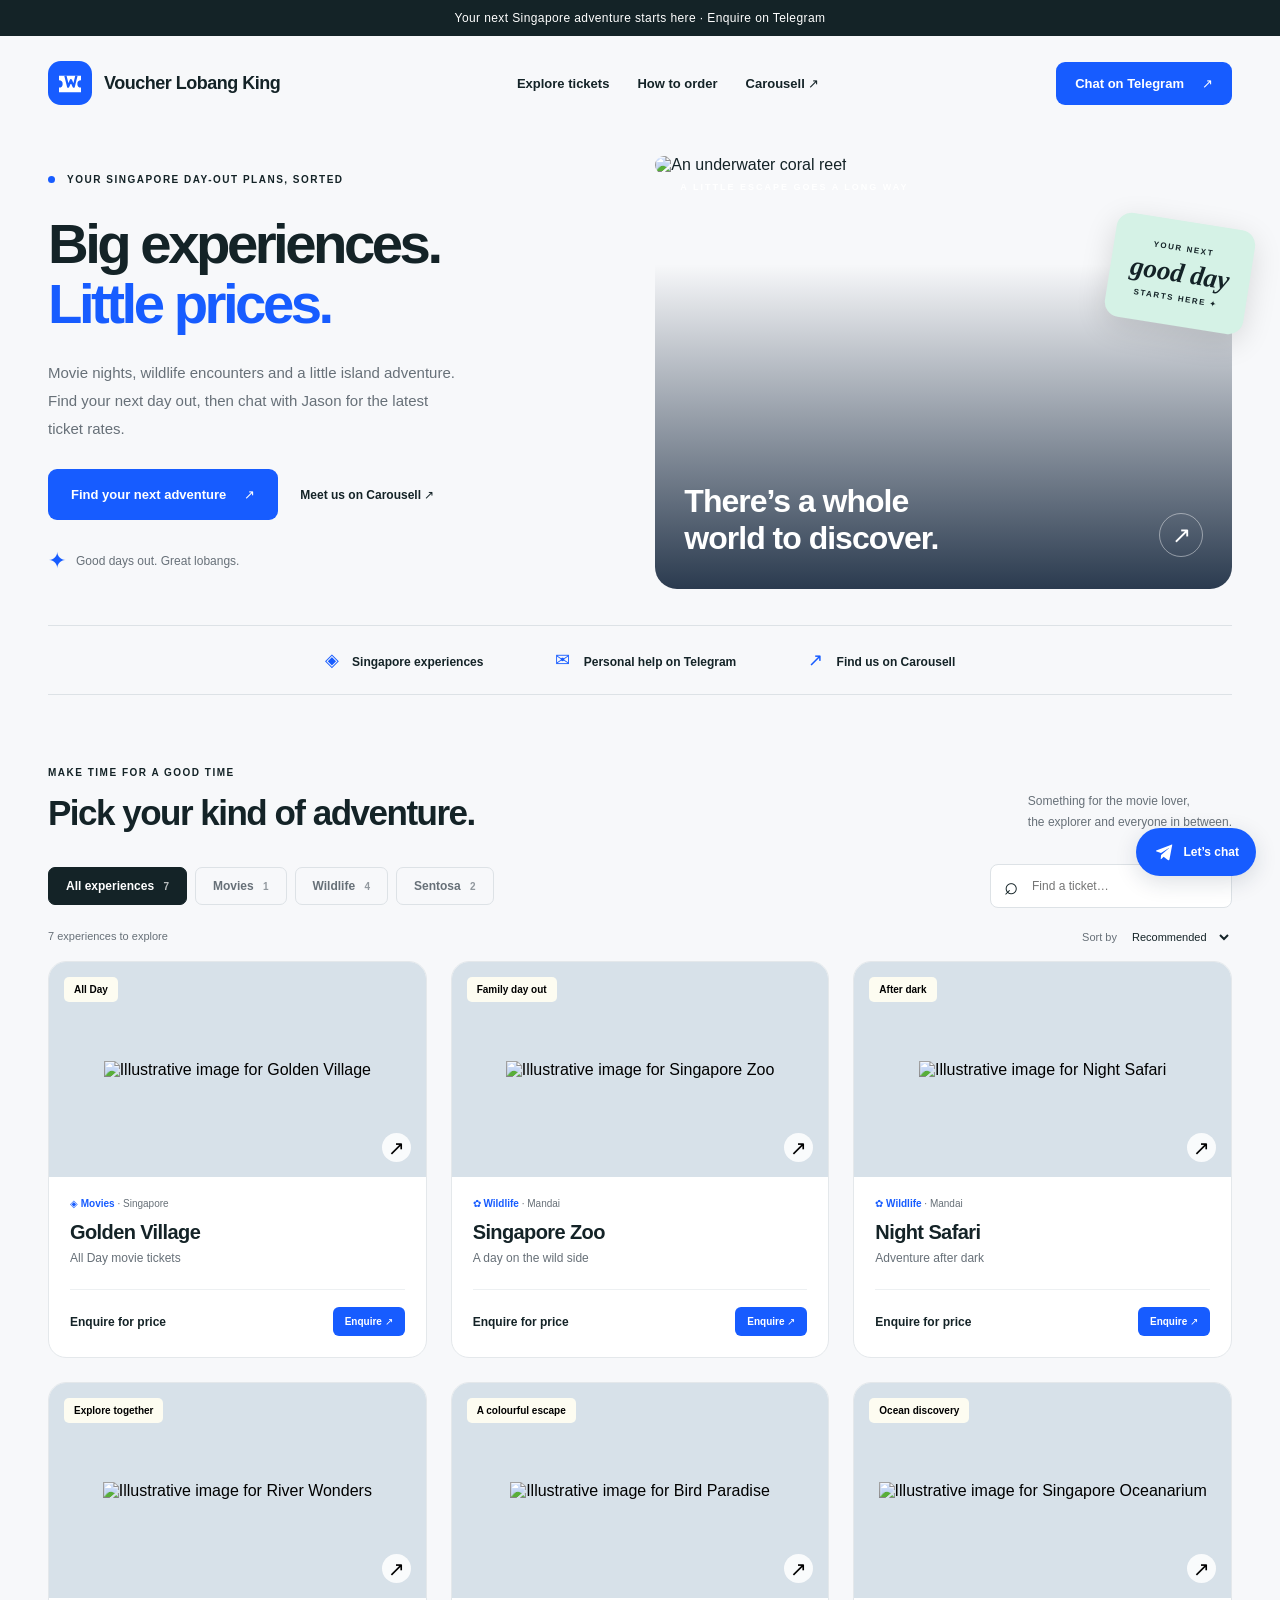
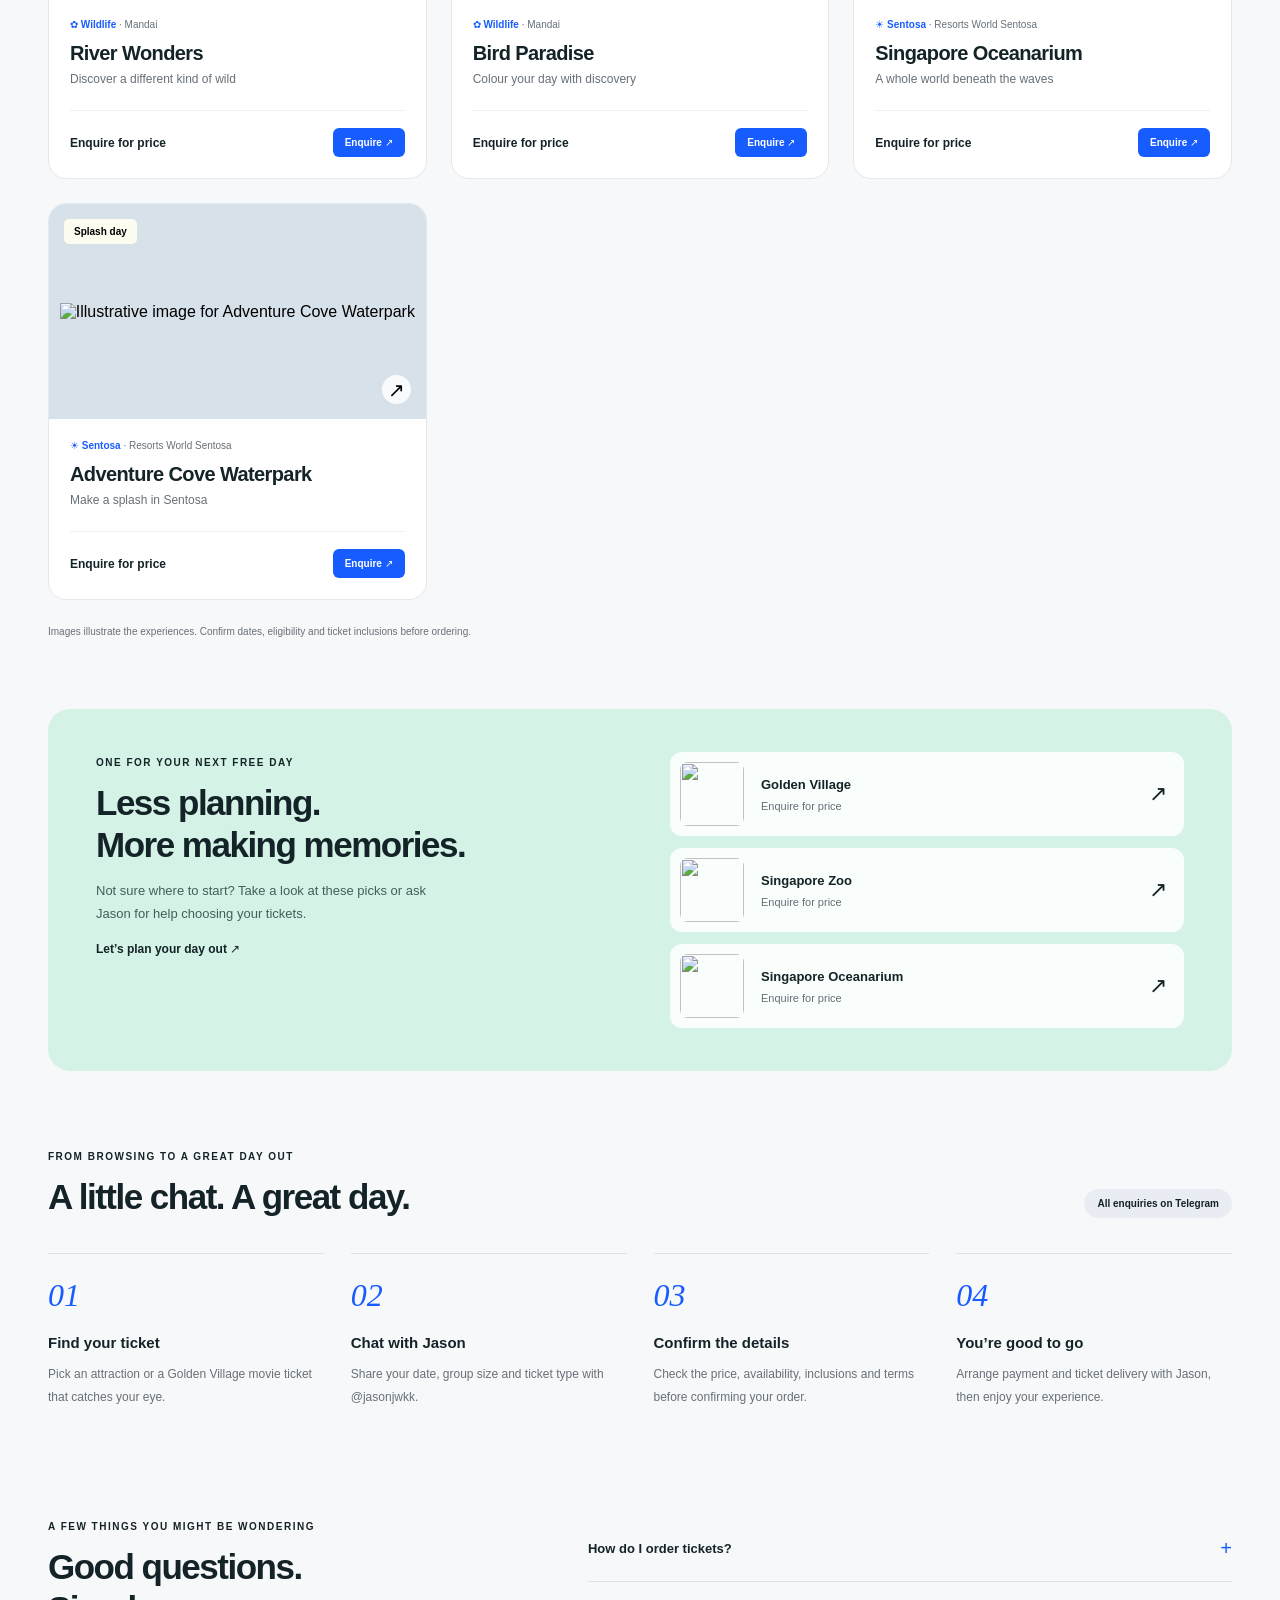
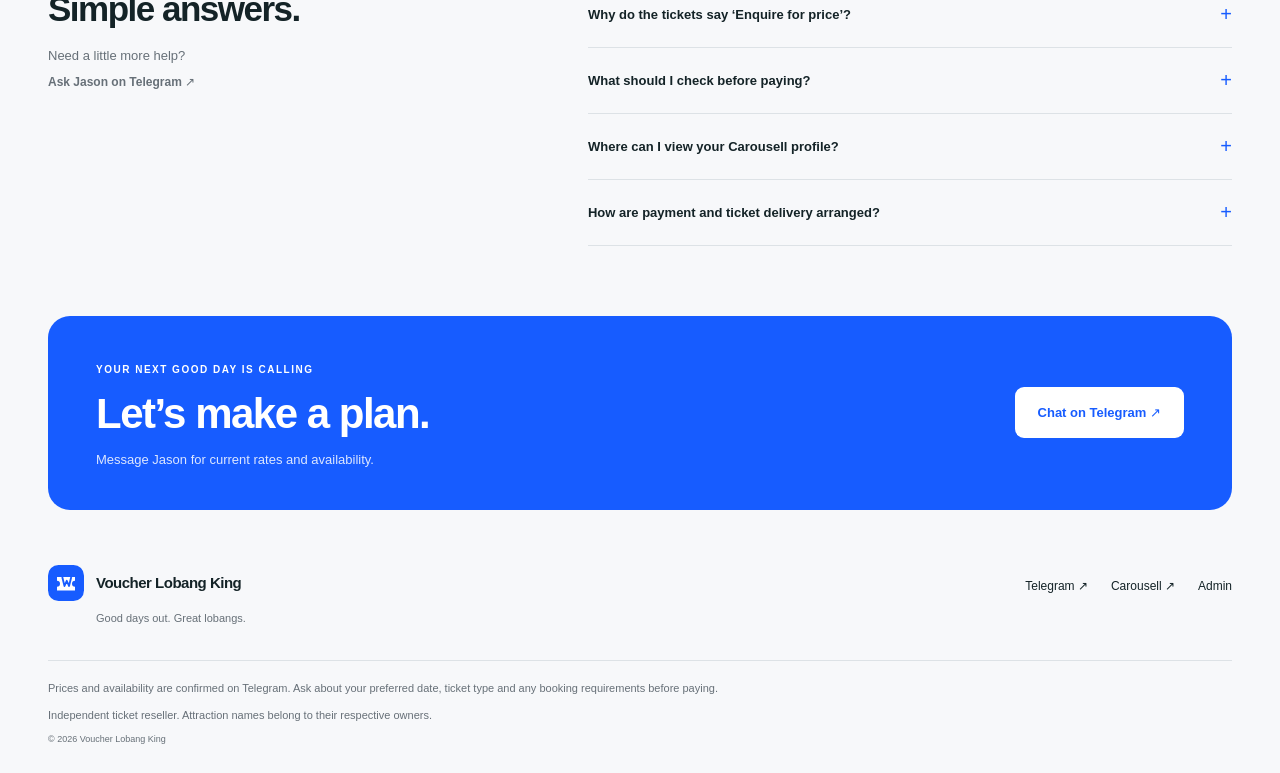
==== index.html @ 3c6df665 "Launch Voucher Lobang King ticket storefront and protected admin" ====
<!doctype html>
<html lang="en">
<head>
  <meta charset="utf-8"><meta name="viewport" content="width=device-width,initial-scale=1">
  <meta name="description" content="Golden Village All Day, Singapore Zoo, Night Safari, River Wonders, Bird Paradise, Singapore Oceanarium and Adventure Cove tickets. Enquire with Voucher Lobang King on Telegram.">
  <meta http-equiv="Content-Security-Policy" content="default-src 'self'; script-src 'self'; style-src 'self' 'unsafe-inline'; img-src 'self' https: data:; connect-src 'self'; object-src 'none'; base-uri 'self'; form-action 'self'">
  <meta name="referrer" content="no-referrer"><meta name="theme-color" content="#175cff">
  <title>Voucher Lobang King · Singapore tickets</title>
  <link rel="icon" href="assets/logo.svg"><link rel="stylesheet" href="styles.css">
  <script src="shared.js" defer></script><script src="app.js" defer></script>
</head>
<body>
  <a class="skip" href="#tickets">Skip to tickets</a>
  <div id="announcement" class="announcement"></div>
  <header class="header wrap"><a class="brand" href="./"><img src="assets/logo.svg" alt="" width="44" height="44"><span id="brand">Voucher Lobang King</span></a><nav aria-label="Main navigation"><a href="#tickets">Explore tickets</a><a href="#how">How to order</a><a class="carousell-link" href="https://www.carousell.sg/u/voucherlobangking/" target="_blank" rel="noopener noreferrer">Carousell ↗</a></nav><a class="button telegram-link small" href="https://t.me/jasonjwkk" target="_blank" rel="noopener noreferrer">Chat on Telegram <span aria-hidden="true">↗</span></a></header>
  <main>
    <section class="hero wrap" aria-labelledby="hero-title"><div class="hero-copy"><div class="eyebrow"><span class="dot"></span> YOUR SINGAPORE DAY-OUT PLANS, SORTED</div><h1 id="hero-title">Big experiences.<br><span>Little prices.</span></h1><p id="hero-text"></p><div class="hero-actions"><a href="#tickets" class="button">Find your next adventure <span aria-hidden="true">↗</span></a><a class="text-link carousell-link" href="https://www.carousell.sg/u/voucherlobangking/" target="_blank" rel="noopener noreferrer">Meet us on Carousell ↗</a></div><div class="hero-note"><span class="mini-icon">✦</span><span id="tagline">Good days out. Great lobangs.</span></div></div><div class="hero-visual"><img id="hero-image" src="https://images.unsplash.com/photo-1546026423-cc4642628d2b?auto=format&fit=crop&w=1600&q=85" alt="An underwater coral reef" fetchpriority="high"><div class="visual-shade"></div><span class="visual-label">A LITTLE ESCAPE GOES A LONG WAY</span><div class="visual-caption"><span>There’s a whole<br>world to discover.</span><a href="#tickets" aria-label="Explore Singapore tickets">↗</a></div><div class="ticket-stamp"><span>YOUR NEXT</span><strong>good day</strong><span>STARTS HERE ✦</span></div></div></section>
    <div class="promise-strip wrap"><span><i aria-hidden="true">◈</i> Singapore experiences</span><span><i aria-hidden="true">✉</i> Personal help on Telegram</span><a class="carousell-link" href="https://www.carousell.sg/u/voucherlobangking/" target="_blank" rel="noopener noreferrer"><i aria-hidden="true">↗</i> Find us on Carousell</a></div>
    <section id="tickets" class="catalogue wrap" aria-labelledby="ticket-title"><div class="section-top"><div><div class="eyebrow">MAKE TIME FOR A GOOD TIME</div><h2 id="ticket-title">Pick your kind of adventure.</h2></div><p>Something for the movie lover,<br>the explorer and everyone in between.</p></div><div class="catalogue-controls"><div id="filters" class="filters" role="group" aria-label="Ticket categories"></div><label class="search"><span aria-hidden="true">⌕</span><input id="search" type="search" placeholder="Find a ticket…" aria-label="Search tickets"></label></div><div class="catalogue-meta"><span id="result-count" role="status" aria-live="polite"></span><label class="sort-label">Sort by <select id="sort" aria-label="Sort tickets"><option value="default">Recommended</option><option value="name">Name A–Z</option><option value="price">Price: low to high</option></select></label></div><div id="product-grid" class="product-grid"></div><div id="empty" class="empty" hidden><h3>No tickets found.</h3><p>Try another name or browse all experiences.</p><button class="button" id="reset-search">Show all tickets</button></div><p class="catalogue-footnote">Images illustrate the experiences. Confirm dates, eligibility and ticket inclusions before ordering.</p></section>
    <section id="featured" class="featured wrap"><div class="featured-text"><span class="eyebrow">ONE FOR YOUR NEXT FREE DAY</span><h2>Less planning.<br>More making memories.</h2><p>Not sure where to start? Take a look at these picks or ask Jason for help choosing your tickets.</p><a class="text-link telegram-link" href="https://t.me/jasonjwkk" target="_blank" rel="noopener noreferrer">Let’s plan your day out ↗</a></div><div id="featured-list" class="featured-list"></div></section>
    <section id="how" class="how wrap"><div class="section-top"><div><span class="eyebrow">FROM BROWSING TO A GREAT DAY OUT</span><h2>A little chat. A great day.</h2></div><span class="pill">All enquiries on Telegram</span></div><div class="steps"><article><span class="step-no">01</span><h3>Find your ticket</h3><p>Pick an attraction or a Golden Village movie ticket that catches your eye.</p></article><article><span class="step-no">02</span><h3>Chat with Jason</h3><p>Share your date, group size and ticket type with @<span class="telegram-name">jasonjwkk</span>.</p></article><article><span class="step-no">03</span><h3>Confirm the details</h3><p>Check the price, availability, inclusions and terms before confirming your order.</p></article><article><span class="step-no">04</span><h3>You’re good to go</h3><p>Arrange payment and ticket delivery with Jason, then enjoy your experience.</p></article></div></section>
    <section id="faq-section" class="faq wrap"><div><span class="eyebrow">A FEW THINGS YOU MIGHT BE WONDERING</span><h2>Good questions.<br>Simple answers.</h2><p>Need a little more help?<br><a class="text-link telegram-link" href="https://t.me/jasonjwkk" target="_blank" rel="noopener noreferrer">Ask Jason on Telegram ↗</a></p></div><div id="faq-list"></div></section>
    <section class="cta wrap"><div><span class="eyebrow">YOUR NEXT GOOD DAY IS CALLING</span><h2>Let’s make a plan.</h2><p>Message Jason for current rates and availability.</p></div><a class="button light telegram-link" href="https://t.me/jasonjwkk" target="_blank" rel="noopener noreferrer">Chat on Telegram ↗</a></section>
  </main>
  <footer class="footer wrap"><div><a href="./" class="brand"><img src="assets/logo.svg" width="36" height="36" alt=""><span class="brand-name">Voucher Lobang King</span></a><p>Good days out. Great lobangs.</p></div><div class="footer-links"><a class="telegram-link" href="https://t.me/jasonjwkk" target="_blank" rel="noopener noreferrer">Telegram ↗</a><a class="carousell-link" href="https://www.carousell.sg/u/voucherlobangking/" target="_blank" rel="noopener noreferrer">Carousell ↗</a><a href="admin.html">Admin</a></div><div class="footer-bottom"><p id="notice"></p><p>Independent ticket reseller. Attraction names belong to their respective owners.</p><span>© <span id="year"></span> <span class="brand-name">Voucher Lobang King</span></span></div></footer>
  <a class="floating-chat telegram-link" href="https://t.me/jasonjwkk" target="_blank" rel="noopener noreferrer" aria-label="Chat with Jason on Telegram"><svg viewBox="0 0 24 24" aria-hidden="true"><path fill="currentColor" d="m21 4-3 16c-.2 1-1 1.2-1.8.7l-4.6-3.4-2.2 2.1c-.3.3-.5.5-1 .5l.4-4.7L17.4 8c.3-.3-.1-.5-.5-.2L8.7 13 4 11.5c-1-.3-1-1 .2-1.4L20 4c.7-.3 1.3 0 1 .9Z"/></svg><span>Let’s chat</span></a>
  <dialog id="enquiry-dialog" class="enquiry"><button id="close-dialog" class="close-button" aria-label="Close enquiry">×</button><div id="dialog-product"></div><form id="enquiry-form"><div class="field-row"><label>Your visit date <input type="date" id="visit-date" required></label><label>Ticket quantity <input type="number" id="quantity" min="1" max="100" value="2" required></label></div><label>Ticket type <select id="ticket-type"><option>Adult</option><option>Child</option><option>Adult + child</option><option>Senior</option><option>Other / please advise</option></select></label><label>Anything else? <textarea id="enquiry-notes" maxlength="600" rows="2" placeholder="Child ages, preferred timing, or a question…"></textarea></label><div class="enquiry-actions"><button type="submit" class="button">Continue to Telegram ↗</button><button type="button" id="copy-enquiry" class="button secondary">Copy enquiry</button></div><p id="enquiry-feedback" class="help" role="status">You’ll review and send your message in Telegram. This is an enquiry, not a confirmed booking.</p></form></dialog>
  <div id="load-error" class="load-error" hidden role="alert">We couldn’t load the ticket catalogue. <button id="retry-load">Try again</button> or <a href="https://t.me/jasonjwkk">message Jason on Telegram</a>.</div>
</body></html>
---- styles.css ----
:root{--accent:#175cff;--page:#f7f8fa;--ink:#142327;--muted:#677078;--line:#dde2e6;--mint:#d5f2e6;--radius:18px;font-family:Inter,Arial,Helvetica,sans-serif;color:var(--ink);background:var(--page);font-synthesis:none}*{box-sizing:border-box}html{scroll-behavior:smooth;scroll-padding-top:30px}body{margin:0}button,input,textarea,select{font:inherit}button,a,input,textarea,select{-webkit-tap-highlight-color:transparent}button,a{touch-action:manipulation}a{color:inherit;text-decoration:none}button{cursor:pointer}button:disabled{cursor:not-allowed;opacity:.55}a:focus-visible,button:focus-visible,input:focus-visible,select:focus-visible,summary:focus-visible,textarea:focus-visible{outline:3px solid var(--accent);outline-offset:4px}[hidden]{display:none!important}.wrap{max-width:1240px;width:calc(100% - 96px);margin-inline:auto}.announcement{text-align:center;background:var(--ink);color:#fff;padding:11px 20px;font-size:12px;letter-spacing:.4px}.header{display:flex;align-items:center;justify-content:space-between;gap:30px;padding-block:25px}.brand{display:flex;align-items:center;gap:12px;font-weight:800;font-size:18px;letter-spacing:-.5px}.brand span{max-width:185px}.header nav{display:flex;gap:28px;font-size:13px;font-weight:600}.header nav a:hover,.text-link:hover,.footer a:hover{color:var(--accent)}.button{display:inline-flex;align-items:center;justify-content:center;gap:18px;background:var(--accent);color:#fff;border:1px solid transparent;border-radius:9px;padding:17px 22px;font-size:13px;font-weight:700;transition:transform .2s,filter .2s}.button:hover{filter:brightness(.92);transform:translateY(-2px)}.button.small{padding:13px 18px;white-space:nowrap}.button.secondary{background:white;border-color:var(--line);color:var(--ink)}.hero{display:grid;grid-template-columns:1fr 1.02fr;gap:42px;align-items:center;padding-block:26px 36px}.eyebrow{font-size:10px;font-weight:800;letter-spacing:1.5px;line-height:1.8}.dot{display:inline-block;width:7px;height:7px;background:var(--accent);border-radius:50%;margin-right:8px}.hero h1{font-size:clamp(42px,4.4vw,66px);line-height:1.07;letter-spacing:-3.5px;margin:25px 0}.hero h1 span{color:var(--accent)}.hero-copy>p{font-size:15px;color:var(--muted);line-height:1.85;max-width:415px}.hero-actions{display:flex;align-items:center;gap:22px;flex-wrap:wrap;margin-top:27px}.text-link{font-size:12px;font-weight:700}.hero-note{display:flex;align-items:center;gap:10px;font-size:12px;color:var(--muted);margin-top:28px}.mini-icon{font-size:22px;color:var(--accent)}.hero-visual{position:relative;height:433px;border-radius:22px;isolation:isolate}.hero-visual>img{width:100%;height:100%;object-fit:cover;object-position:center;border-radius:22px}.visual-shade{position:absolute;inset:0;border-radius:22px;background:linear-gradient(0deg,rgba(1,20,44,.83),transparent 75%)}.visual-label{position:absolute;top:26px;left:25px;font-size:9px;letter-spacing:2px;color:#fff;font-weight:700}.visual-caption{position:absolute;bottom:32px;left:29px;right:29px;display:flex;justify-content:space-between;align-items:end;color:white;font-size:32px;line-height:1.15;font-weight:600;letter-spacing:-1px}.visual-caption>a{display:flex;align-items:center;justify-content:center;width:44px;height:44px;border:1px solid #ffffff70;border-radius:50%;font-size:23px}.ticket-stamp{position:absolute;top:65px;right:-18px;background:var(--mint);padding:23px 20px;display:flex;flex-direction:column;align-items:center;transform:rotate(9deg);border-radius:15px;box-shadow:0 8px 30px #0002}.ticket-stamp span{font-size:8px;letter-spacing:1.6px;font-weight:800}.ticket-stamp strong{font-family:Georgia,serif;font-style:italic;font-size:27px;padding:5px 0}.promise-strip{display:flex;justify-content:center;gap:72px;border-top:1px solid var(--line);border-bottom:1px solid var(--line);padding:23px 0;font-size:12px;font-weight:600}.promise-strip i{font-style:normal;color:var(--accent);font-size:18px;margin-right:10px}.catalogue{padding-block:69px}.section-top{display:flex;align-items:end;justify-content:space-between;gap:25px;margin-bottom:30px}h2{font-size:35px;line-height:1.2;letter-spacing:-1.5px;margin:10px 0 0}.section-top>p{font-size:12px;line-height:1.8;color:var(--muted);margin:0}.catalogue-controls{display:flex;align-items:center;justify-content:space-between;gap:20px;margin:28px 0 20px}.filters{display:flex;gap:8px;flex-wrap:wrap}.filter{border:1px solid var(--line);border-radius:7px;background:transparent;padding:11px 17px;font-size:12px;font-weight:600;color:var(--muted)}.filter span{font-size:10px;margin-left:6px;opacity:.7}.filter.active{background:var(--ink);color:#fff;border-color:var(--ink)}.search{display:flex;align-items:center;gap:10px;background:#fff;border:1px solid var(--line);border-radius:8px;padding:9px 13px}.search span{font-size:24px;line-height:1}.search input{border:0;background:transparent;font-size:12px;max-width:200px;padding:4px;width:190px;outline-offset:9px}.catalogue-meta{display:flex;justify-content:space-between;font-size:11px;color:var(--muted);margin:22px 0 17px}.sort-label select{background:transparent;border:0;font-size:11px;color:var(--ink);margin-left:8px}.product-grid{display:grid;grid-template-columns:repeat(3,1fr);gap:24px}.product-card{background:white;border:1px solid #e4e8eb;border-radius:var(--radius);overflow:hidden;transition:box-shadow .2s,transform .2s}.product-card:hover{box-shadow:0 12px 30px #1423270a;transform:translateY(-3px)}.product-image{display:block;position:relative;width:100%;height:215px;padding:0;border:0;background:#d7e1e9;overflow:hidden}.product-image img{height:100%;width:100%;object-fit:cover;transition:transform .35s}.product-image:hover img{transform:scale(1.04)}.card-badge{position:absolute;top:15px;left:15px;font-size:10px;font-weight:700;border-radius:5px;background:#fffef2f0;padding:7px 10px}.image-arrow{position:absolute;bottom:15px;right:15px;border-radius:50%;width:29px;height:29px;display:grid;place-items:center;background:#ffffffd9;font-size:20px}.product-content{padding:21px}.product-category{color:var(--accent);font-size:10px;font-weight:600}.product-category span{color:var(--muted);font-weight:400}.product-content h3{font-size:20px;letter-spacing:-.6px;margin:12px 0 7px}.product-content>p{font-size:12px;color:var(--muted);margin:0 0 24px}.product-bottom{border-top:1px solid #edf0f2;padding-top:17px;display:flex;align-items:center;justify-content:space-between;gap:8px}.product-bottom strong{font-size:12px}.card-cta{border:0;background:var(--accent);color:white;border-radius:6px;padding:9px 12px;font-size:10px;font-weight:700}.catalogue-footnote{font-size:10px;color:var(--muted);line-height:1.7;margin:23px 0 0}.empty{text-align:center;padding:50px}.featured{background:var(--mint);border-radius:22px;padding:43px 48px;display:grid;grid-template-columns:1fr 1fr;gap:60px}.featured-text>p{font-size:13px;line-height:1.8;max-width:355px;color:#416057}.featured-list{display:grid;gap:12px;align-content:center}.featured-item{display:flex;align-items:center;gap:17px;text-align:left;border:0;border-radius:12px;background:#ffffffd9;padding:10px 17px 10px 10px;color:var(--ink)}.featured-item img{width:64px;height:64px;object-fit:cover;border-radius:8px}.featured-item>span{display:flex;flex-direction:column;gap:8px;flex:1}.featured-item strong{font-size:13px}.featured-item small{font-size:11px;color:var(--muted)}.featured-item i{font-size:22px;font-style:normal}.how{padding-block:75px}.pill{display:inline-block;padding:9px 13px;border-radius:40px;background:#e9edf3;font-size:10px;font-weight:600}.steps{display:grid;grid-template-columns:repeat(4,1fr);gap:27px;margin-top:35px}.step-no{font-family:Georgia,serif;color:var(--accent);font-size:32px;font-style:italic}.steps article{border-top:1px solid var(--line);padding-top:23px}.steps h3{font-size:15px;margin:20px 0 12px}.steps p{font-size:12px;line-height:1.9;color:var(--muted)}.faq{display:grid;grid-template-columns:1fr 1.4fr;gap:80px;padding-block:20px 70px}.faq>div>p{font-size:13px;line-height:2;color:var(--muted)}details{border-bottom:1px solid var(--line)}summary{display:flex;justify-content:space-between;align-items:center;gap:20px;list-style:none;padding:21px 0;cursor:pointer;font-weight:600;font-size:13px}summary::-webkit-details-marker{display:none}summary>span{font-size:20px;color:var(--accent);font-weight:400}details[open] summary>span{transform:rotate(45deg)}details>p{font-size:12px;line-height:1.9;color:var(--muted);margin-top:0;padding-bottom:15px}.cta{background:var(--accent);border-radius:22px;padding:43px 48px;color:white;display:flex;align-items:center;justify-content:space-between}.cta h2{font-size:42px}.cta p{font-size:13px;opacity:.85;margin-bottom:0}.button.light{background:white;color:var(--accent)}.footer{padding-block:55px 25px;display:flex;flex-wrap:wrap;align-items:start;justify-content:space-between;gap:25px}.footer .brand{font-size:15px}.footer>div>p{font-size:11px;color:var(--muted);margin-left:48px}.footer-links{display:flex;gap:23px;font-size:12px;padding-top:14px}.footer-bottom{width:100%;border-top:1px solid var(--line);padding-top:18px;font-size:9px;line-height:1.7;color:var(--muted)}.footer .footer-bottom p{margin:0 0 8px}.floating-chat{position:fixed;bottom:24px;right:24px;z-index:10;display:flex;align-items:center;gap:8px;background:var(--accent);color:#fff;border-radius:30px;padding:13px 17px;box-shadow:0 6px 22px #16274725;font-size:12px;font-weight:700}.floating-chat svg{width:22px;height:22px}.skip{position:fixed;top:-100px;left:20px;background:white;padding:15px;z-index:100}.skip:focus{top:10px}.enquiry{border:0;border-radius:20px;padding:35px;width:calc(100% - 32px);max-width:560px;color:var(--ink);max-height:90dvh;overflow:auto}.enquiry::backdrop{background:#10212bc4;backdrop-filter:blur(4px)}.close-button{position:absolute;right:15px;top:12px;border:0;background:#edf0f3;border-radius:50%;font-size:22px;width:32px;height:32px}.enquiry h2{font-size:28px;margin:10px 0 15px}.dialog-price{color:var(--accent);font-size:14px}.enquiry p{font-size:12px;line-height:1.8;color:var(--muted)}.ticket-terms{background:var(--page);border-radius:9px;padding:13px 15px;margin:15px 0 24px}.ticket-terms strong{font-size:11px}.ticket-terms p{margin:7px 0 0}.enquiry form>label,.field-row label{display:flex;flex-direction:column;gap:9px;font-size:12px;font-weight:600;margin-bottom:17px}.enquiry input,.enquiry textarea,.enquiry select{border:1px solid var(--line);padding:11px;border-radius:7px;background:white;color:var(--ink);width:100%;font-size:13px}.field-row{display:grid;grid-template-columns:1fr 1fr;gap:15px}.enquiry-actions{display:flex;gap:10px;flex-wrap:wrap}.help{font-size:11px!important}.load-error{position:fixed;bottom:0;width:100%;padding:20px;background:#fff1d6;z-index:20;font-size:13px}.load-error button{margin:0 8px}body[data-layout=compact] .product-image{height:155px}body[data-layout=compact] .product-grid{gap:16px}body[data-layout=compact] .product-content{padding:17px}
@media(min-width:1500px){.hero h1{font-size:66px}}@media(max-width:1050px){.wrap{width:calc(100% - 56px)}.header{gap:16px}.header nav{gap:17px}.brand{font-size:16px}.hero{gap:25px}.hero h1{font-size:48px;letter-spacing:-2px}.hero-visual{height:400px}.hero-actions{gap:15px}.hero-actions .text-link{font-size:11px}.promise-strip{gap:30px}.product-grid{gap:18px}.product-content{padding:17px}.product-image{height:190px}.product-bottom{flex-wrap:wrap}.faq{gap:40px}.featured{gap:25px}}@media(max-width:760px){.wrap{width:calc(100% - 36px)}.announcement{font-size:10px;padding:9px 16px}.header{padding-block:18px}.header nav{display:none}.header .brand{font-size:14px;gap:9px}.header .brand img{width:36px;height:36px}.header .brand span{max-width:140px}.header .button{font-size:10px;padding:11px 12px;gap:8px}.hero{grid-template-columns:1fr;padding-block:16px 25px;gap:28px}.hero h1{font-size:48px;letter-spacing:-2.6px;margin:21px 0}.hero-copy>p{font-size:14px;max-width:95%}.hero .eyebrow{font-size:8px}.hero-actions{margin-top:21px}.hero-note{margin-top:19px}.hero-visual{height:340px;margin-right:8px}.ticket-stamp{top:36px;right:-8px}.visual-caption{font-size:28px}.promise-strip{gap:14px;justify-content:space-between;font-size:9px;padding-block:17px}.promise-strip i{font-size:14px;margin-right:4px}.catalogue{padding-block:42px}.section-top{align-items:start}.section-top>p{display:none}h2{font-size:29px;letter-spacing:-1px}.catalogue-controls{flex-direction:column;align-items:stretch;gap:15px;margin-top:22px}.filters{gap:6px}.filter{padding:10px 12px;font-size:11px}.search input{max-width:none;width:100%}.search span{font-size:22px}.search{padding:9px 12px}.catalogue-meta{font-size:10px}.product-grid{grid-template-columns:repeat(2,minmax(0,1fr));gap:13px}.product-image{height:170px}.product-content{padding:14px 12px}.product-content h3{font-size:16px;min-height:37px;line-height:1.2;margin-top:10px}.product-category{font-size:9px}.product-category span{display:none}.product-content>p{font-size:10px;min-height:27px;line-height:1.5;margin-bottom:14px}.card-badge{font-size:8px;top:10px;left:10px;padding:6px 7px;max-width:calc(100% - 20px)}.product-bottom{align-items:stretch;gap:10px}.product-bottom strong{font-size:10px;width:100%}.card-cta{width:100%;font-size:10px;padding:10px}.featured{grid-template-columns:1fr;padding:27px;gap:20px}.featured-text h2 br{display:none}.featured-text p{max-width:none}.featured-item img{width:53px;height:53px}.how{padding-block:46px}.how .section-top{flex-wrap:wrap}.steps{grid-template-columns:1fr 1fr;gap:21px;margin-top:23px}.steps h3{font-size:14px}.steps p{font-size:11px}.faq{grid-template-columns:1fr;gap:18px;padding-bottom:42px}.faq h2 br{display:none}.faq>div>p br{display:none}.faq>div>p .text-link{margin-left:6px}.cta{padding:30px;align-items:start;flex-direction:column;gap:25px}.cta h2{font-size:36px}.footer{padding-block:37px 65px;gap:15px}.footer-links{font-size:11px;gap:18px}.floating-chat{bottom:16px;right:16px;padding:12px}.floating-chat span{display:none}.enquiry{padding:28px 22px}.enquiry h2{font-size:25px}.enquiry-actions .button{flex:1;font-size:11px;padding:14px 12px}}@media(max-width:380px){.hero h1{font-size:43px}.header .brand span{max-width:115px}.product-image{height:140px}.filters{gap:5px}.filter{padding:9px}.promise-strip{flex-wrap:wrap;justify-content:center}.product-content h3{font-size:15px}.card-badge{font-size:7px}}@media(prefers-reduced-motion:reduce){html{scroll-behavior:auto}*{transition:none!important}}
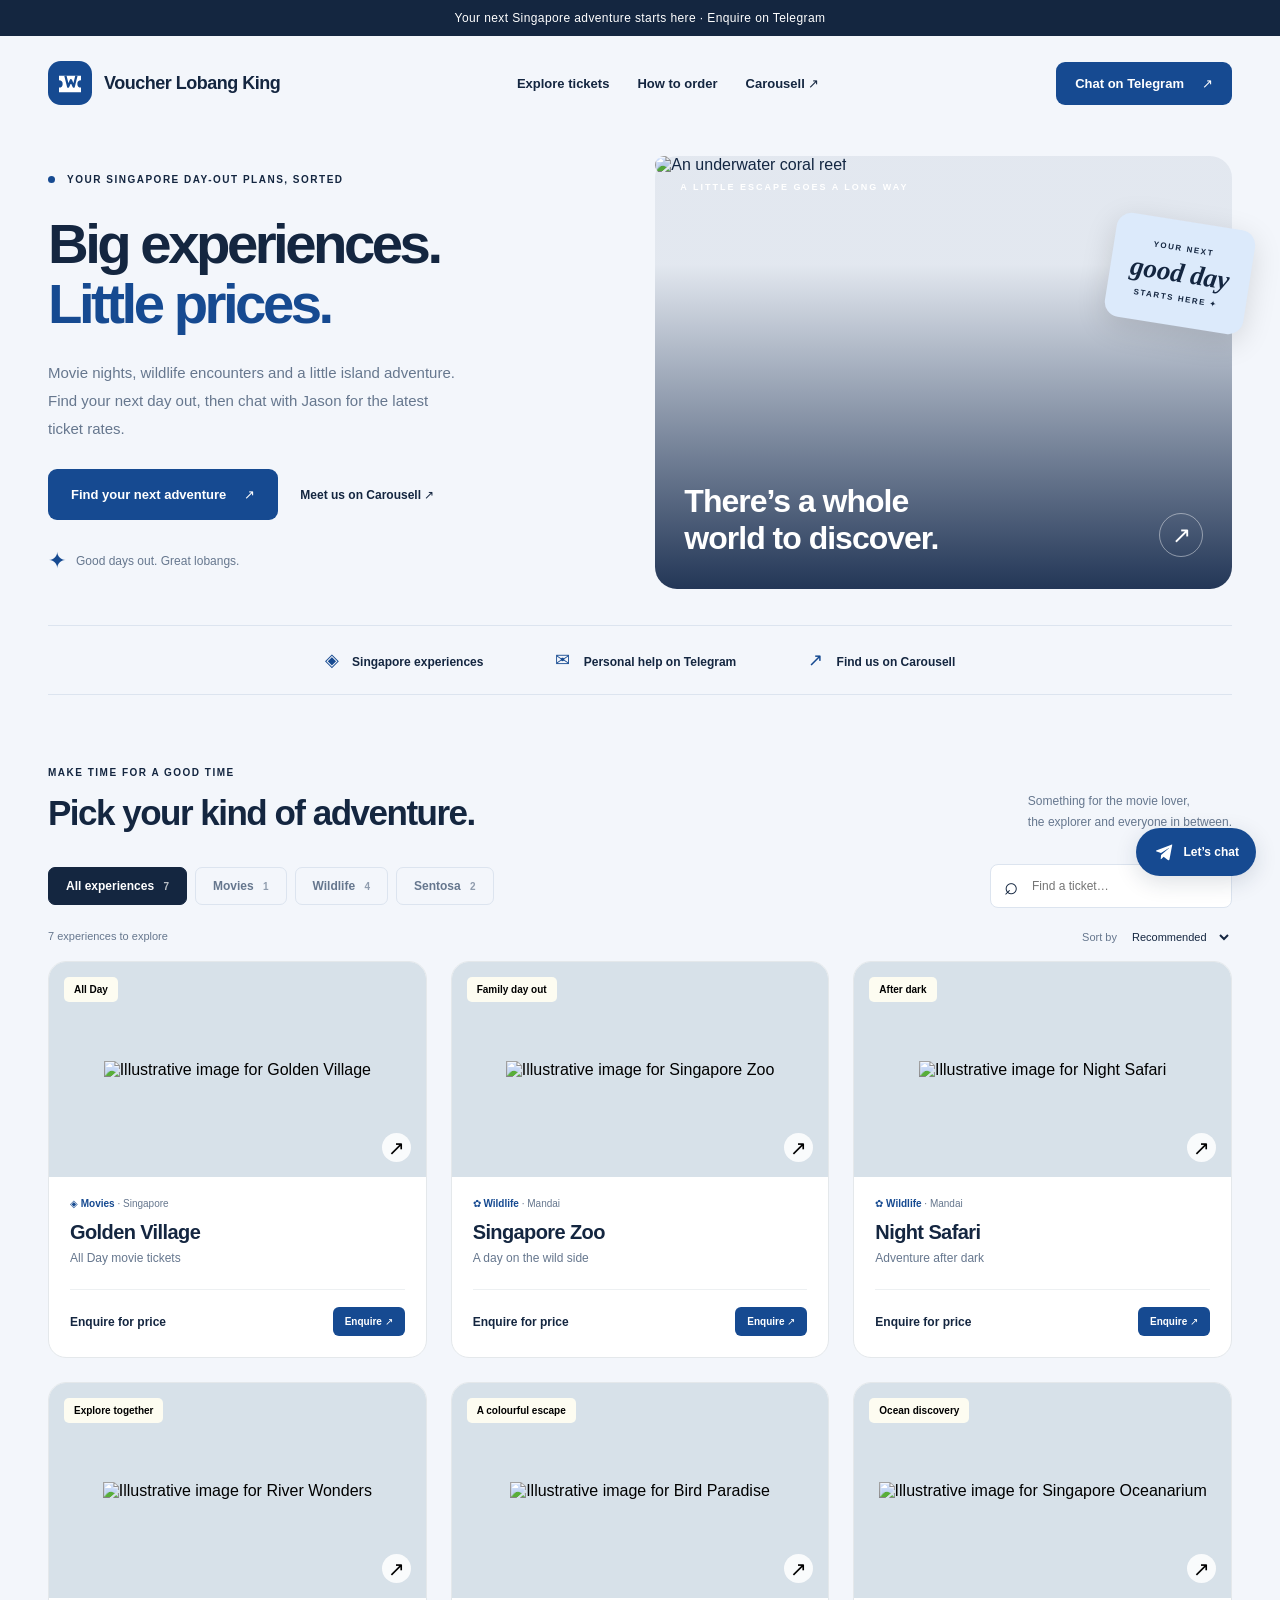
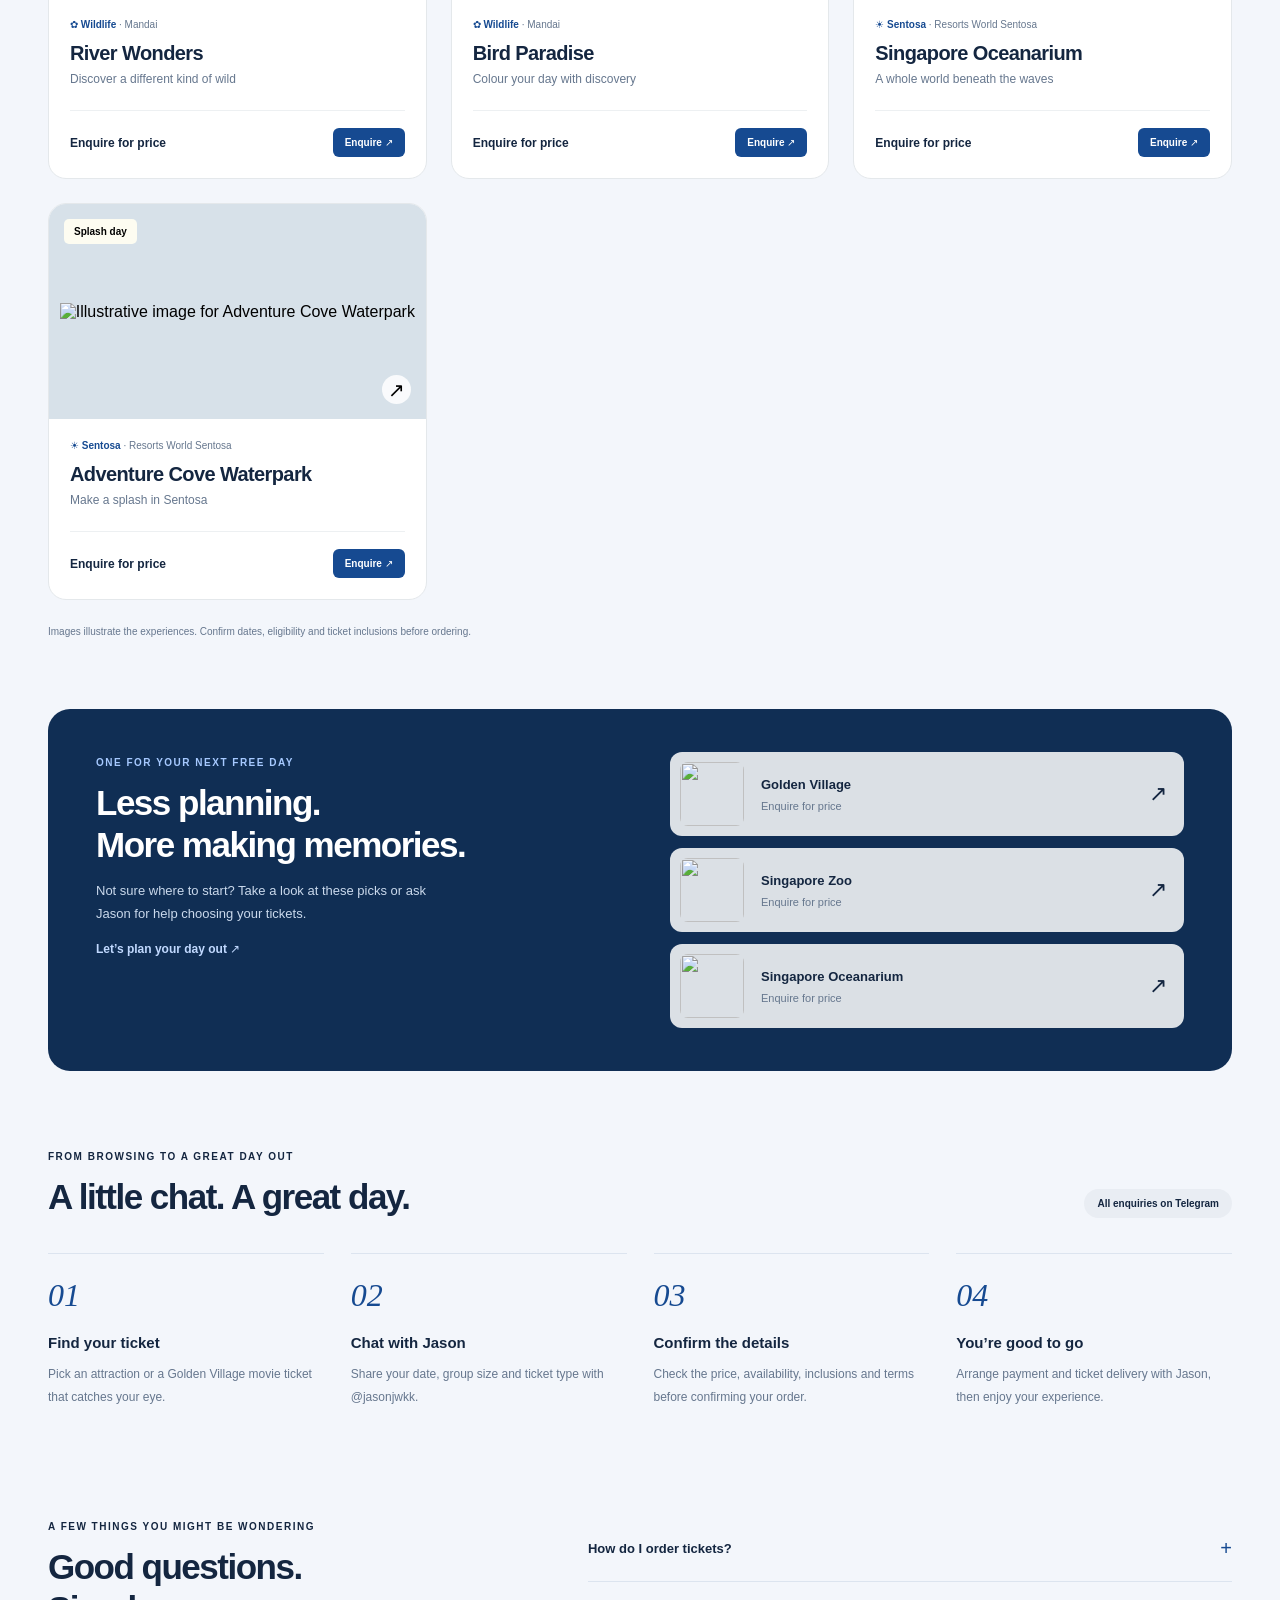
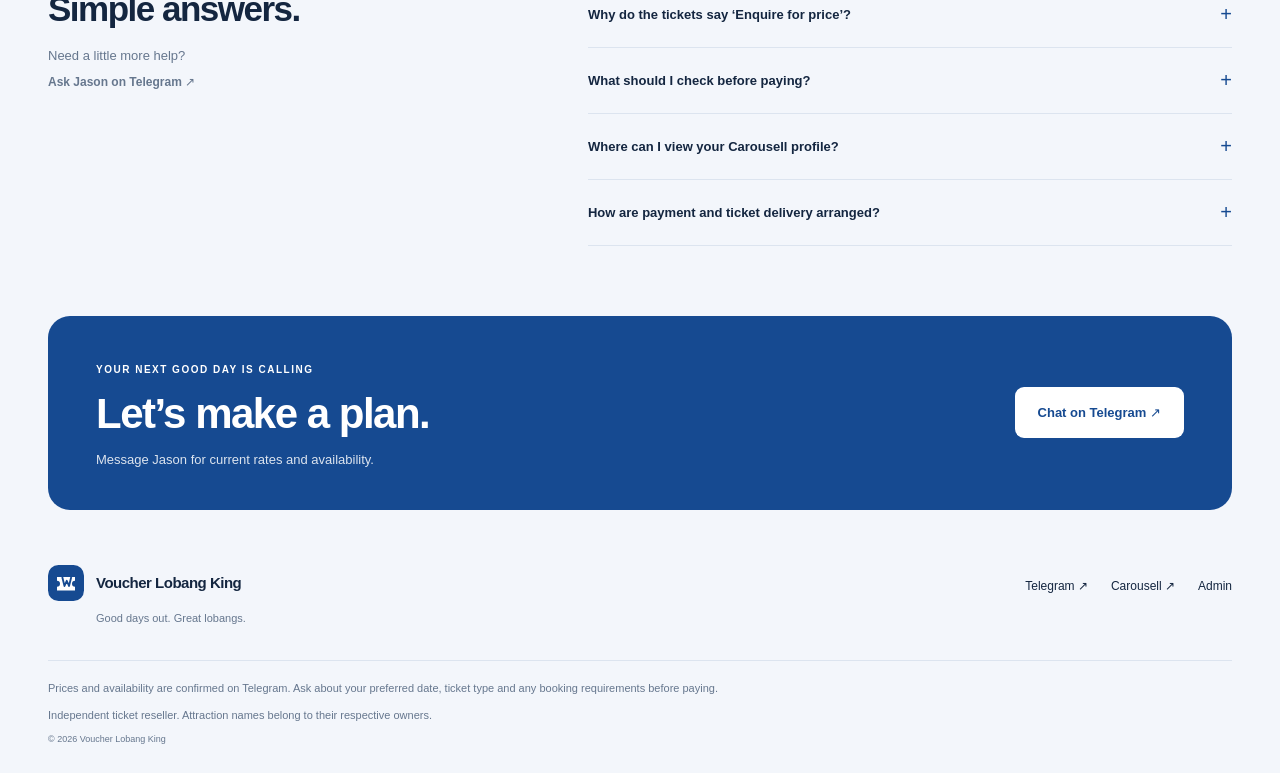
==== commit f845aeeb: "Apply deep ocean blue and navy storefront theme" ====
--- a/index.html
+++ b/index.html
@@ -4,7 +4,7 @@
   <meta charset="utf-8"><meta name="viewport" content="width=device-width,initial-scale=1">
   <meta name="description" content="Golden Village All Day, Singapore Zoo, Night Safari, River Wonders, Bird Paradise, Singapore Oceanarium and Adventure Cove tickets. Enquire with Voucher Lobang King on Telegram.">
   <meta http-equiv="Content-Security-Policy" content="default-src 'self'; script-src 'self'; style-src 'self' 'unsafe-inline'; img-src 'self' https: data:; connect-src 'self'; object-src 'none'; base-uri 'self'; form-action 'self'">
-  <meta name="referrer" content="no-referrer"><meta name="theme-color" content="#175cff">
+  <meta name="referrer" content="no-referrer"><meta name="theme-color" content="#164a91">
   <title>Voucher Lobang King · Singapore tickets</title>
   <link rel="icon" href="assets/logo.svg"><link rel="stylesheet" href="styles.css">
   <script src="shared.js" defer></script><script src="app.js" defer></script>
--- a/styles.css
+++ b/styles.css
@@ -1,2 +1,4 @@
-:root{--accent:#175cff;--page:#f7f8fa;--ink:#142327;--muted:#677078;--line:#dde2e6;--mint:#d5f2e6;--radius:18px;font-family:Inter,Arial,Helvetica,sans-serif;color:var(--ink);background:var(--page);font-synthesis:none}*{box-sizing:border-box}html{scroll-behavior:smooth;scroll-padding-top:30px}body{margin:0}button,input,textarea,select{font:inherit}button,a,input,textarea,select{-webkit-tap-highlight-color:transparent}button,a{touch-action:manipulation}a{color:inherit;text-decoration:none}button{cursor:pointer}button:disabled{cursor:not-allowed;opacity:.55}a:focus-visible,button:focus-visible,input:focus-visible,select:focus-visible,summary:focus-visible,textarea:focus-visible{outline:3px solid var(--accent);outline-offset:4px}[hidden]{display:none!important}.wrap{max-width:1240px;width:calc(100% - 96px);margin-inline:auto}.announcement{text-align:center;background:var(--ink);color:#fff;padding:11px 20px;font-size:12px;letter-spacing:.4px}.header{display:flex;align-items:center;justify-content:space-between;gap:30px;padding-block:25px}.brand{display:flex;align-items:center;gap:12px;font-weight:800;font-size:18px;letter-spacing:-.5px}.brand span{max-width:185px}.header nav{display:flex;gap:28px;font-size:13px;font-weight:600}.header nav a:hover,.text-link:hover,.footer a:hover{color:var(--accent)}.button{display:inline-flex;align-items:center;justify-content:center;gap:18px;background:var(--accent);color:#fff;border:1px solid transparent;border-radius:9px;padding:17px 22px;font-size:13px;font-weight:700;transition:transform .2s,filter .2s}.button:hover{filter:brightness(.92);transform:translateY(-2px)}.button.small{padding:13px 18px;white-space:nowrap}.button.secondary{background:white;border-color:var(--line);color:var(--ink)}.hero{display:grid;grid-template-columns:1fr 1.02fr;gap:42px;align-items:center;padding-block:26px 36px}.eyebrow{font-size:10px;font-weight:800;letter-spacing:1.5px;line-height:1.8}.dot{display:inline-block;width:7px;height:7px;background:var(--accent);border-radius:50%;margin-right:8px}.hero h1{font-size:clamp(42px,4.4vw,66px);line-height:1.07;letter-spacing:-3.5px;margin:25px 0}.hero h1 span{color:var(--accent)}.hero-copy>p{font-size:15px;color:var(--muted);line-height:1.85;max-width:415px}.hero-actions{display:flex;align-items:center;gap:22px;flex-wrap:wrap;margin-top:27px}.text-link{font-size:12px;font-weight:700}.hero-note{display:flex;align-items:center;gap:10px;font-size:12px;color:var(--muted);margin-top:28px}.mini-icon{font-size:22px;color:var(--accent)}.hero-visual{position:relative;height:433px;border-radius:22px;isolation:isolate}.hero-visual>img{width:100%;height:100%;object-fit:cover;object-position:center;border-radius:22px}.visual-shade{position:absolute;inset:0;border-radius:22px;background:linear-gradient(0deg,rgba(1,20,44,.83),transparent 75%)}.visual-label{position:absolute;top:26px;left:25px;font-size:9px;letter-spacing:2px;color:#fff;font-weight:700}.visual-caption{position:absolute;bottom:32px;left:29px;right:29px;display:flex;justify-content:space-between;align-items:end;color:white;font-size:32px;line-height:1.15;font-weight:600;letter-spacing:-1px}.visual-caption>a{display:flex;align-items:center;justify-content:center;width:44px;height:44px;border:1px solid #ffffff70;border-radius:50%;font-size:23px}.ticket-stamp{position:absolute;top:65px;right:-18px;background:var(--mint);padding:23px 20px;display:flex;flex-direction:column;align-items:center;transform:rotate(9deg);border-radius:15px;box-shadow:0 8px 30px #0002}.ticket-stamp span{font-size:8px;letter-spacing:1.6px;font-weight:800}.ticket-stamp strong{font-family:Georgia,serif;font-style:italic;font-size:27px;padding:5px 0}.promise-strip{display:flex;justify-content:center;gap:72px;border-top:1px solid var(--line);border-bottom:1px solid var(--line);padding:23px 0;font-size:12px;font-weight:600}.promise-strip i{font-style:normal;color:var(--accent);font-size:18px;margin-right:10px}.catalogue{padding-block:69px}.section-top{display:flex;align-items:end;justify-content:space-between;gap:25px;margin-bottom:30px}h2{font-size:35px;line-height:1.2;letter-spacing:-1.5px;margin:10px 0 0}.section-top>p{font-size:12px;line-height:1.8;color:var(--muted);margin:0}.catalogue-controls{display:flex;align-items:center;justify-content:space-between;gap:20px;margin:28px 0 20px}.filters{display:flex;gap:8px;flex-wrap:wrap}.filter{border:1px solid var(--line);border-radius:7px;background:transparent;padding:11px 17px;font-size:12px;font-weight:600;color:var(--muted)}.filter span{font-size:10px;margin-left:6px;opacity:.7}.filter.active{background:var(--ink);color:#fff;border-color:var(--ink)}.search{display:flex;align-items:center;gap:10px;background:#fff;border:1px solid var(--line);border-radius:8px;padding:9px 13px}.search span{font-size:24px;line-height:1}.search input{border:0;background:transparent;font-size:12px;max-width:200px;padding:4px;width:190px;outline-offset:9px}.catalogue-meta{display:flex;justify-content:space-between;font-size:11px;color:var(--muted);margin:22px 0 17px}.sort-label select{background:transparent;border:0;font-size:11px;color:var(--ink);margin-left:8px}.product-grid{display:grid;grid-template-columns:repeat(3,1fr);gap:24px}.product-card{background:white;border:1px solid #e4e8eb;border-radius:var(--radius);overflow:hidden;transition:box-shadow .2s,transform .2s}.product-card:hover{box-shadow:0 12px 30px #1423270a;transform:translateY(-3px)}.product-image{display:block;position:relative;width:100%;height:215px;padding:0;border:0;background:#d7e1e9;overflow:hidden}.product-image img{height:100%;width:100%;object-fit:cover;transition:transform .35s}.product-image:hover img{transform:scale(1.04)}.card-badge{position:absolute;top:15px;left:15px;font-size:10px;font-weight:700;border-radius:5px;background:#fffef2f0;padding:7px 10px}.image-arrow{position:absolute;bottom:15px;right:15px;border-radius:50%;width:29px;height:29px;display:grid;place-items:center;background:#ffffffd9;font-size:20px}.product-content{padding:21px}.product-category{color:var(--accent);font-size:10px;font-weight:600}.product-category span{color:var(--muted);font-weight:400}.product-content h3{font-size:20px;letter-spacing:-.6px;margin:12px 0 7px}.product-content>p{font-size:12px;color:var(--muted);margin:0 0 24px}.product-bottom{border-top:1px solid #edf0f2;padding-top:17px;display:flex;align-items:center;justify-content:space-between;gap:8px}.product-bottom strong{font-size:12px}.card-cta{border:0;background:var(--accent);color:white;border-radius:6px;padding:9px 12px;font-size:10px;font-weight:700}.catalogue-footnote{font-size:10px;color:var(--muted);line-height:1.7;margin:23px 0 0}.empty{text-align:center;padding:50px}.featured{background:var(--mint);border-radius:22px;padding:43px 48px;display:grid;grid-template-columns:1fr 1fr;gap:60px}.featured-text>p{font-size:13px;line-height:1.8;max-width:355px;color:#416057}.featured-list{display:grid;gap:12px;align-content:center}.featured-item{display:flex;align-items:center;gap:17px;text-align:left;border:0;border-radius:12px;background:#ffffffd9;padding:10px 17px 10px 10px;color:var(--ink)}.featured-item img{width:64px;height:64px;object-fit:cover;border-radius:8px}.featured-item>span{display:flex;flex-direction:column;gap:8px;flex:1}.featured-item strong{font-size:13px}.featured-item small{font-size:11px;color:var(--muted)}.featured-item i{font-size:22px;font-style:normal}.how{padding-block:75px}.pill{display:inline-block;padding:9px 13px;border-radius:40px;background:#e9edf3;font-size:10px;font-weight:600}.steps{display:grid;grid-template-columns:repeat(4,1fr);gap:27px;margin-top:35px}.step-no{font-family:Georgia,serif;color:var(--accent);font-size:32px;font-style:italic}.steps article{border-top:1px solid var(--line);padding-top:23px}.steps h3{font-size:15px;margin:20px 0 12px}.steps p{font-size:12px;line-height:1.9;color:var(--muted)}.faq{display:grid;grid-template-columns:1fr 1.4fr;gap:80px;padding-block:20px 70px}.faq>div>p{font-size:13px;line-height:2;color:var(--muted)}details{border-bottom:1px solid var(--line)}summary{display:flex;justify-content:space-between;align-items:center;gap:20px;list-style:none;padding:21px 0;cursor:pointer;font-weight:600;font-size:13px}summary::-webkit-details-marker{display:none}summary>span{font-size:20px;color:var(--accent);font-weight:400}details[open] summary>span{transform:rotate(45deg)}details>p{font-size:12px;line-height:1.9;color:var(--muted);margin-top:0;padding-bottom:15px}.cta{background:var(--accent);border-radius:22px;padding:43px 48px;color:white;display:flex;align-items:center;justify-content:space-between}.cta h2{font-size:42px}.cta p{font-size:13px;opacity:.85;margin-bottom:0}.button.light{background:white;color:var(--accent)}.footer{padding-block:55px 25px;display:flex;flex-wrap:wrap;align-items:start;justify-content:space-between;gap:25px}.footer .brand{font-size:15px}.footer>div>p{font-size:11px;color:var(--muted);margin-left:48px}.footer-links{display:flex;gap:23px;font-size:12px;padding-top:14px}.footer-bottom{width:100%;border-top:1px solid var(--line);padding-top:18px;font-size:9px;line-height:1.7;color:var(--muted)}.footer .footer-bottom p{margin:0 0 8px}.floating-chat{position:fixed;bottom:24px;right:24px;z-index:10;display:flex;align-items:center;gap:8px;background:var(--accent);color:#fff;border-radius:30px;padding:13px 17px;box-shadow:0 6px 22px #16274725;font-size:12px;font-weight:700}.floating-chat svg{width:22px;height:22px}.skip{position:fixed;top:-100px;left:20px;background:white;padding:15px;z-index:100}.skip:focus{top:10px}.enquiry{border:0;border-radius:20px;padding:35px;width:calc(100% - 32px);max-width:560px;color:var(--ink);max-height:90dvh;overflow:auto}.enquiry::backdrop{background:#10212bc4;backdrop-filter:blur(4px)}.close-button{position:absolute;right:15px;top:12px;border:0;background:#edf0f3;border-radius:50%;font-size:22px;width:32px;height:32px}.enquiry h2{font-size:28px;margin:10px 0 15px}.dialog-price{color:var(--accent);font-size:14px}.enquiry p{font-size:12px;line-height:1.8;color:var(--muted)}.ticket-terms{background:var(--page);border-radius:9px;padding:13px 15px;margin:15px 0 24px}.ticket-terms strong{font-size:11px}.ticket-terms p{margin:7px 0 0}.enquiry form>label,.field-row label{display:flex;flex-direction:column;gap:9px;font-size:12px;font-weight:600;margin-bottom:17px}.enquiry input,.enquiry textarea,.enquiry select{border:1px solid var(--line);padding:11px;border-radius:7px;background:white;color:var(--ink);width:100%;font-size:13px}.field-row{display:grid;grid-template-columns:1fr 1fr;gap:15px}.enquiry-actions{display:flex;gap:10px;flex-wrap:wrap}.help{font-size:11px!important}.load-error{position:fixed;bottom:0;width:100%;padding:20px;background:#fff1d6;z-index:20;font-size:13px}.load-error button{margin:0 8px}body[data-layout=compact] .product-image{height:155px}body[data-layout=compact] .product-grid{gap:16px}body[data-layout=compact] .product-content{padding:17px}
-@media(min-width:1500px){.hero h1{font-size:66px}}@media(max-width:1050px){.wrap{width:calc(100% - 56px)}.header{gap:16px}.header nav{gap:17px}.brand{font-size:16px}.hero{gap:25px}.hero h1{font-size:48px;letter-spacing:-2px}.hero-visual{height:400px}.hero-actions{gap:15px}.hero-actions .text-link{font-size:11px}.promise-strip{gap:30px}.product-grid{gap:18px}.product-content{padding:17px}.product-image{height:190px}.product-bottom{flex-wrap:wrap}.faq{gap:40px}.featured{gap:25px}}@media(max-width:760px){.wrap{width:calc(100% - 36px)}.announcement{font-size:10px;padding:9px 16px}.header{padding-block:18px}.header nav{display:none}.header .brand{font-size:14px;gap:9px}.header .brand img{width:36px;height:36px}.header .brand span{max-width:140px}.header .button{font-size:10px;padding:11px 12px;gap:8px}.hero{grid-template-columns:1fr;padding-block:16px 25px;gap:28px}.hero h1{font-size:48px;letter-spacing:-2.6px;margin:21px 0}.hero-copy>p{font-size:14px;max-width:95%}.hero .eyebrow{font-size:8px}.hero-actions{margin-top:21px}.hero-note{margin-top:19px}.hero-visual{height:340px;margin-right:8px}.ticket-stamp{top:36px;right:-8px}.visual-caption{font-size:28px}.promise-strip{gap:14px;justify-content:space-between;font-size:9px;padding-block:17px}.promise-strip i{font-size:14px;margin-right:4px}.catalogue{padding-block:42px}.section-top{align-items:start}.section-top>p{display:none}h2{font-size:29px;letter-spacing:-1px}.catalogue-controls{flex-direction:column;align-items:stretch;gap:15px;margin-top:22px}.filters{gap:6px}.filter{padding:10px 12px;font-size:11px}.search input{max-width:none;width:100%}.search span{font-size:22px}.search{padding:9px 12px}.catalogue-meta{font-size:10px}.product-grid{grid-template-columns:repeat(2,minmax(0,1fr));gap:13px}.product-image{height:170px}.product-content{padding:14px 12px}.product-content h3{font-size:16px;min-height:37px;line-height:1.2;margin-top:10px}.product-category{font-size:9px}.product-category span{display:none}.product-content>p{font-size:10px;min-height:27px;line-height:1.5;margin-bottom:14px}.card-badge{font-size:8px;top:10px;left:10px;padding:6px 7px;max-width:calc(100% - 20px)}.product-bottom{align-items:stretch;gap:10px}.product-bottom strong{font-size:10px;width:100%}.card-cta{width:100%;font-size:10px;padding:10px}.featured{grid-template-columns:1fr;padding:27px;gap:20px}.featured-text h2 br{display:none}.featured-text p{max-width:none}.featured-item img{width:53px;height:53px}.how{padding-block:46px}.how .section-top{flex-wrap:wrap}.steps{grid-template-columns:1fr 1fr;gap:21px;margin-top:23px}.steps h3{font-size:14px}.steps p{font-size:11px}.faq{grid-template-columns:1fr;gap:18px;padding-bottom:42px}.faq h2 br{display:none}.faq>div>p br{display:none}.faq>div>p .text-link{margin-left:6px}.cta{padding:30px;align-items:start;flex-direction:column;gap:25px}.cta h2{font-size:36px}.footer{padding-block:37px 65px;gap:15px}.footer-links{font-size:11px;gap:18px}.floating-chat{bottom:16px;right:16px;padding:12px}.floating-chat span{display:none}.enquiry{padding:28px 22px}.enquiry h2{font-size:25px}.enquiry-actions .button{flex:1;font-size:11px;padding:14px 12px}}@media(max-width:380px){.hero h1{font-size:43px}.header .brand span{max-width:115px}.product-image{height:140px}.filters{gap:5px}.filter{padding:9px}.promise-strip{flex-wrap:wrap;justify-content:center}.product-content h3{font-size:15px}.card-badge{font-size:7px}}@media(prefers-reduced-motion:reduce){html{scroll-behavior:auto}*{transition:none!important}}
+:root{--accent:#164a91;--page:#f3f6fb;--ink:#142640;--muted:#66778e;--line:#dce4ef;--mint:#dceafb;--radius:18px;font-family:Inter,Arial,Helvetica,sans-serif;color:var(--ink);background:var(--page);font-synthesis:none}*{box-sizing:border-box}html{scroll-behavior:smooth;scroll-padding-top:30px}body{margin:0}button,input,textarea,select{font:inherit}button,a,input,textarea,select{-webkit-tap-highlight-color:transparent}button,a{touch-action:manipulation}a{color:inherit;text-decoration:none}button{cursor:pointer}button:disabled{cursor:not-allowed;opacity:.55}a:focus-visible,button:focus-visible,input:focus-visible,select:focus-visible,summary:focus-visible,textarea:focus-visible{outline:3px solid var(--accent);outline-offset:4px}[hidden]{display:none!important}.wrap{max-width:1240px;width:calc(100% - 96px);margin-inline:auto}.announcement{text-align:center;background:var(--ink);color:#fff;padding:11px 20px;font-size:12px;letter-spacing:.4px}.header{display:flex;align-items:center;justify-content:space-between;gap:30px;padding-block:25px}.brand{display:flex;align-items:center;gap:12px;font-weight:800;font-size:18px;letter-spacing:-.5px}.brand span{max-width:185px}.header nav{display:flex;gap:28px;font-size:13px;font-weight:600}.header nav a:hover,.text-link:hover,.footer a:hover{color:var(--accent)}.button{display:inline-flex;align-items:center;justify-content:center;gap:18px;background:var(--accent);color:#fff;border:1px solid transparent;border-radius:9px;padding:17px 22px;font-size:13px;font-weight:700;transition:transform .2s,filter .2s}.button:hover{filter:brightness(.92);transform:translateY(-2px)}.button.small{padding:13px 18px;white-space:nowrap}.button.secondary{background:white;border-color:var(--line);color:var(--ink)}.hero{display:grid;grid-template-columns:1fr 1.02fr;gap:42px;align-items:center;padding-block:26px 36px}.eyebrow{font-size:10px;font-weight:800;letter-spacing:1.5px;line-height:1.8}.dot{display:inline-block;width:7px;height:7px;background:var(--accent);border-radius:50%;margin-right:8px}.hero h1{font-size:clamp(42px,4.4vw,66px);line-height:1.07;letter-spacing:-3.5px;margin:25px 0}.hero h1 span{color:var(--accent)}.hero-copy>p{font-size:15px;color:var(--muted);line-height:1.85;max-width:415px}.hero-actions{display:flex;align-items:center;gap:22px;flex-wrap:wrap;margin-top:27px}.text-link{font-size:12px;font-weight:700}.hero-note{display:flex;align-items:center;gap:10px;font-size:12px;color:var(--muted);margin-top:28px}.mini-icon{font-size:22px;color:var(--accent)}.hero-visual{position:relative;height:433px;border-radius:22px;isolation:isolate}.hero-visual>img{width:100%;height:100%;object-fit:cover;object-position:center;border-radius:22px}.visual-shade{position:absolute;inset:0;border-radius:22px;background:linear-gradient(0deg,rgba(1,20,44,.83),transparent 75%)}.visual-label{position:absolute;top:26px;left:25px;font-size:9px;letter-spacing:2px;color:#fff;font-weight:700}.visual-caption{position:absolute;bottom:32px;left:29px;right:29px;display:flex;justify-content:space-between;align-items:end;color:white;font-size:32px;line-height:1.15;font-weight:600;letter-spacing:-1px}.visual-caption>a{display:flex;align-items:center;justify-content:center;width:44px;height:44px;border:1px solid #ffffff70;border-radius:50%;font-size:23px}.ticket-stamp{position:absolute;top:65px;right:-18px;background:var(--mint);padding:23px 20px;display:flex;flex-direction:column;align-items:center;transform:rotate(9deg);border-radius:15px;box-shadow:0 8px 30px #0002}.ticket-stamp span{font-size:8px;letter-spacing:1.6px;font-weight:800}.ticket-stamp strong{font-family:Georgia,serif;font-style:italic;font-size:27px;padding:5px 0}.promise-strip{display:flex;justify-content:center;gap:72px;border-top:1px solid var(--line);border-bottom:1px solid var(--line);padding:23px 0;font-size:12px;font-weight:600}.promise-strip i{font-style:normal;color:var(--accent);font-size:18px;margin-right:10px}.catalogue{padding-block:69px}.section-top{display:flex;align-items:end;justify-content:space-between;gap:25px;margin-bottom:30px}h2{font-size:35px;line-height:1.2;letter-spacing:-1.5px;margin:10px 0 0}.section-top>p{font-size:12px;line-height:1.8;color:var(--muted);margin:0}.catalogue-controls{display:flex;align-items:center;justify-content:space-between;gap:20px;margin:28px 0 20px}.filters{display:flex;gap:8px;flex-wrap:wrap}.filter{border:1px solid var(--line);border-radius:7px;background:transparent;padding:11px 17px;font-size:12px;font-weight:600;color:var(--muted)}.filter span{font-size:10px;margin-left:6px;opacity:.7}.filter.active{background:var(--ink);color:#fff;border-color:var(--ink)}.search{display:flex;align-items:center;gap:10px;background:#fff;border:1px solid var(--line);border-radius:8px;padding:9px 13px}.search span{font-size:24px;line-height:1}.search input{border:0;background:transparent;font-size:12px;max-width:200px;padding:4px;width:190px;outline-offset:9px}.catalogue-meta{display:flex;justify-content:space-between;font-size:11px;color:var(--muted);margin:22px 0 17px}.sort-label select{background:transparent;border:0;font-size:11px;color:var(--ink);margin-left:8px}.product-grid{display:grid;grid-template-columns:repeat(3,1fr);gap:24px}.product-card{background:white;border:1px solid #e4e8eb;border-radius:var(--radius);overflow:hidden;transition:box-shadow .2s,transform .2s}.product-card:hover{box-shadow:0 12px 30px #1423270a;transform:translateY(-3px)}.product-image{display:block;position:relative;width:100%;height:215px;padding:0;border:0;background:#d7e1e9;overflow:hidden}.product-image img{height:100%;width:100%;object-fit:cover;transition:transform .35s}.product-image:hover img{transform:scale(1.04)}.card-badge{position:absolute;top:15px;left:15px;font-size:10px;font-weight:700;border-radius:5px;background:#fffef2f0;padding:7px 10px}.image-arrow{position:absolute;bottom:15px;right:15px;border-radius:50%;width:29px;height:29px;display:grid;place-items:center;background:#ffffffd9;font-size:20px}.product-content{padding:21px}.product-category{color:var(--accent);font-size:10px;font-weight:600}.product-category span{color:var(--muted);font-weight:400}.product-content h3{font-size:20px;letter-spacing:-.6px;margin:12px 0 7px}.product-content>p{font-size:12px;color:var(--muted);margin:0 0 24px}.product-bottom{border-top:1px solid #edf0f2;padding-top:17px;display:flex;align-items:center;justify-content:space-between;gap:8px}.product-bottom strong{font-size:12px}.card-cta{border:0;background:var(--accent);color:white;border-radius:6px;padding:9px 12px;font-size:10px;font-weight:700}.catalogue-footnote{font-size:10px;color:var(--muted);line-height:1.7;margin:23px 0 0}.empty{text-align:center;padding:50px}.featured{background:#102e54;border-radius:22px;padding:43px 48px;display:grid;grid-template-columns:1fr 1fr;gap:60px}.featured-text>p{font-size:13px;line-height:1.8;max-width:355px;color:#cad9ec}.featured-list{display:grid;gap:12px;align-content:center}.featured-item{display:flex;align-items:center;gap:17px;text-align:left;border:0;border-radius:12px;background:#ffffffd9;padding:10px 17px 10px 10px;color:var(--ink)}.featured-item img{width:64px;height:64px;object-fit:cover;border-radius:8px}.featured-item>span{display:flex;flex-direction:column;gap:8px;flex:1}.featured-item strong{font-size:13px}.featured-item small{font-size:11px;color:var(--muted)}.featured-item i{font-size:22px;font-style:normal}.how{padding-block:75px}.pill{display:inline-block;padding:9px 13px;border-radius:40px;background:#e9edf3;font-size:10px;font-weight:600}.steps{display:grid;grid-template-columns:repeat(4,1fr);gap:27px;margin-top:35px}.step-no{font-family:Georgia,serif;color:var(--accent);font-size:32px;font-style:italic}.steps article{border-top:1px solid var(--line);padding-top:23px}.steps h3{font-size:15px;margin:20px 0 12px}.steps p{font-size:12px;line-height:1.9;color:var(--muted)}.faq{display:grid;grid-template-columns:1fr 1.4fr;gap:80px;padding-block:20px 70px}.faq>div>p{font-size:13px;line-height:2;color:var(--muted)}details{border-bottom:1px solid var(--line)}summary{display:flex;justify-content:space-between;align-items:center;gap:20px;list-style:none;padding:21px 0;cursor:pointer;font-weight:600;font-size:13px}summary::-webkit-details-marker{display:none}summary>span{font-size:20px;color:var(--accent);font-weight:400}details[open] summary>span{transform:rotate(45deg)}details>p{font-size:12px;line-height:1.9;color:var(--muted);margin-top:0;padding-bottom:15px}.cta{background:var(--accent);border-radius:22px;padding:43px 48px;color:white;display:flex;align-items:center;justify-content:space-between}.cta h2{font-size:42px}.cta p{font-size:13px;opacity:.85;margin-bottom:0}.button.light{background:white;color:var(--accent)}.footer{padding-block:55px 25px;display:flex;flex-wrap:wrap;align-items:start;justify-content:space-between;gap:25px}.footer .brand{font-size:15px}.footer>div>p{font-size:11px;color:var(--muted);margin-left:48px}.footer-links{display:flex;gap:23px;font-size:12px;padding-top:14px}.footer-bottom{width:100%;border-top:1px solid var(--line);padding-top:18px;font-size:9px;line-height:1.7;color:var(--muted)}.footer .footer-bottom p{margin:0 0 8px}.floating-chat{position:fixed;bottom:24px;right:24px;z-index:10;display:flex;align-items:center;gap:8px;background:var(--accent);color:#fff;border-radius:30px;padding:13px 17px;box-shadow:0 6px 22px #16274725;font-size:12px;font-weight:700}.floating-chat svg{width:22px;height:22px}.skip{position:fixed;top:-100px;left:20px;background:white;padding:15px;z-index:100}.skip:focus{top:10px}.enquiry{border:0;border-radius:20px;padding:35px;width:calc(100% - 32px);max-width:560px;color:var(--ink);max-height:90dvh;overflow:auto}.enquiry::backdrop{background:#10212bc4;backdrop-filter:blur(4px)}.close-button{position:absolute;right:15px;top:12px;border:0;background:#edf0f3;border-radius:50%;font-size:22px;width:32px;height:32px}.enquiry h2{font-size:28px;margin:10px 0 15px}.dialog-price{color:var(--accent);font-size:14px}.enquiry p{font-size:12px;line-height:1.8;color:var(--muted)}.ticket-terms{background:var(--page);border-radius:9px;padding:13px 15px;margin:15px 0 24px}.ticket-terms strong{font-size:11px}.ticket-terms p{margin:7px 0 0}.enquiry form>label,.field-row label{display:flex;flex-direction:column;gap:9px;font-size:12px;font-weight:600;margin-bottom:17px}.enquiry input,.enquiry textarea,.enquiry select{border:1px solid var(--line);padding:11px;border-radius:7px;background:white;color:var(--ink);width:100%;font-size:13px}.field-row{display:grid;grid-template-columns:1fr 1fr;gap:15px}.enquiry-actions{display:flex;gap:10px;flex-wrap:wrap}.help{font-size:11px!important}.load-error{position:fixed;bottom:0;width:100%;padding:20px;background:#fff1d6;z-index:20;font-size:13px}.load-error button{margin:0 8px}body[data-layout=compact] .product-image{height:155px}body[data-layout=compact] .product-grid{gap:16px}body[data-layout=compact] .product-content{padding:17px}
+@media(min-width:1500px){.hero h1{font-size:66px}}@media(max-width:1050px){.wrap{width:calc(100% - 56px)}.header{gap:16px}.header nav{gap:17px}.brand{font-size:16px}.hero{gap:25px}.hero h1{font-size:48px;letter-spacing:-2px}.hero-visual{height:400px}.hero-actions{gap:15px}.hero-actions .text-link{font-size:11px}.promise-strip{gap:30px}.product-grid{gap:18px}.product-content{padding:17px}.product-image{height:190px}.product-bottom{flex-wrap:wrap}.faq{gap:40px}.featured{gap:25px}}@media(max-width:760px){.wrap{width:calc(100% - 36px)}.announcement{font-size:10px;padding:9px 16px}.header{padding-block:18px}.header nav{display:none}.header .brand{font-size:14px;gap:9px}.header .brand img{width:36px;height:36px}.header .brand span{max-width:140px}.header .button{font-size:10px;padding:11px 12px;gap:8px}.hero{grid-template-columns:1fr;padding-block:16px 25px;gap:28px}.hero h1{font-size:48px;letter-spacing:-2.6px;margin:21px 0}.hero-copy>p{font-size:14px;max-width:95%}.hero .eyebrow{font-size:8px}.hero-actions{margin-top:21px}.hero-note{margin-top:19px}.hero-visual{height:340px;margin-right:8px}.ticket-stamp{top:36px;right:-8px}.visual-caption{font-size:28px}.promise-strip{gap:14px;justify-content:space-between;font-size:9px;padding-block:17px}.promise-strip i{font-size:14px;margin-right:4px}.catalogue{padding-block:42px}.section-top{align-items:start}.section-top>p{display:none}h2{font-size:29px;letter-spacing:-1px}.catalogue-controls{flex-direction:column;align-items:stretch;gap:15px;margin-top:22px}.filters{gap:6px}.filter{padding:10px 12px;font-size:11px}.search input{max-width:none;width:100%}.search span{font-size:22px}.search{padding:9px 12px}.catalogue-meta{font-size:10px}.product-grid{grid-template-columns:repeat(2,minmax(0,1fr));gap:13px}.product-image{height:170px}.product-content{padding:14px 12px}.product-content h3{font-size:16px;min-height:37px;line-height:1.2;margin-top:10px}.product-category{font-size:9px}.product-category span{display:none}.product-content>p{font-size:10px;min-height:27px;line-height:1.5;margin-bottom:14px}.card-badge{font-size:8px;top:10px;left:10px;padding:6px 7px;max-width:calc(100% - 20px)}.product-bottom{align-items:stretch;gap:10px}.product-bottom strong{font-size:10px;width:100%}.card-cta{width:100%;font-size:10px;padding:10px}.featured{grid-template-columns:1fr;padding:27px;gap:20px}.featured-text p{max-width:none}.featured-item img{width:53px;height:53px}.how{padding-block:46px}.how .section-top{flex-wrap:wrap}.steps{grid-template-columns:1fr 1fr;gap:21px;margin-top:23px}.steps h3{font-size:14px}.steps p{font-size:11px}.faq{grid-template-columns:1fr;gap:18px;padding-bottom:42px}.faq>div>p br{display:none}.faq>div>p .text-link{margin-left:6px}.cta{padding:30px;align-items:start;flex-direction:column;gap:25px}.cta h2{font-size:36px}.footer{padding-block:37px 65px;gap:15px}.footer-links{font-size:11px;gap:18px}.floating-chat{bottom:16px;right:16px;padding:12px}.floating-chat span{display:none}.enquiry{padding:28px 22px}.enquiry h2{font-size:25px}.enquiry-actions .button{flex:1;font-size:11px;padding:14px 12px}}@media(max-width:380px){.hero h1{font-size:43px}.header .brand span{max-width:115px}.product-image{height:140px}.filters{gap:5px}.filter{padding:9px}.promise-strip{flex-wrap:wrap;justify-content:center}.product-content h3{font-size:15px}.card-badge{font-size:7px}}@media(prefers-reduced-motion:reduce){html{scroll-behavior:auto}*{transition:none!important}}
+
+.featured-text .eyebrow{color:#a6c9ff}.featured-text h2{color:white}.featured-text .text-link{color:#c1d9ff}.hero-visual .visual-shade{background:linear-gradient(0deg,rgba(6,28,64,.88),rgba(9,44,88,.07) 75%)}
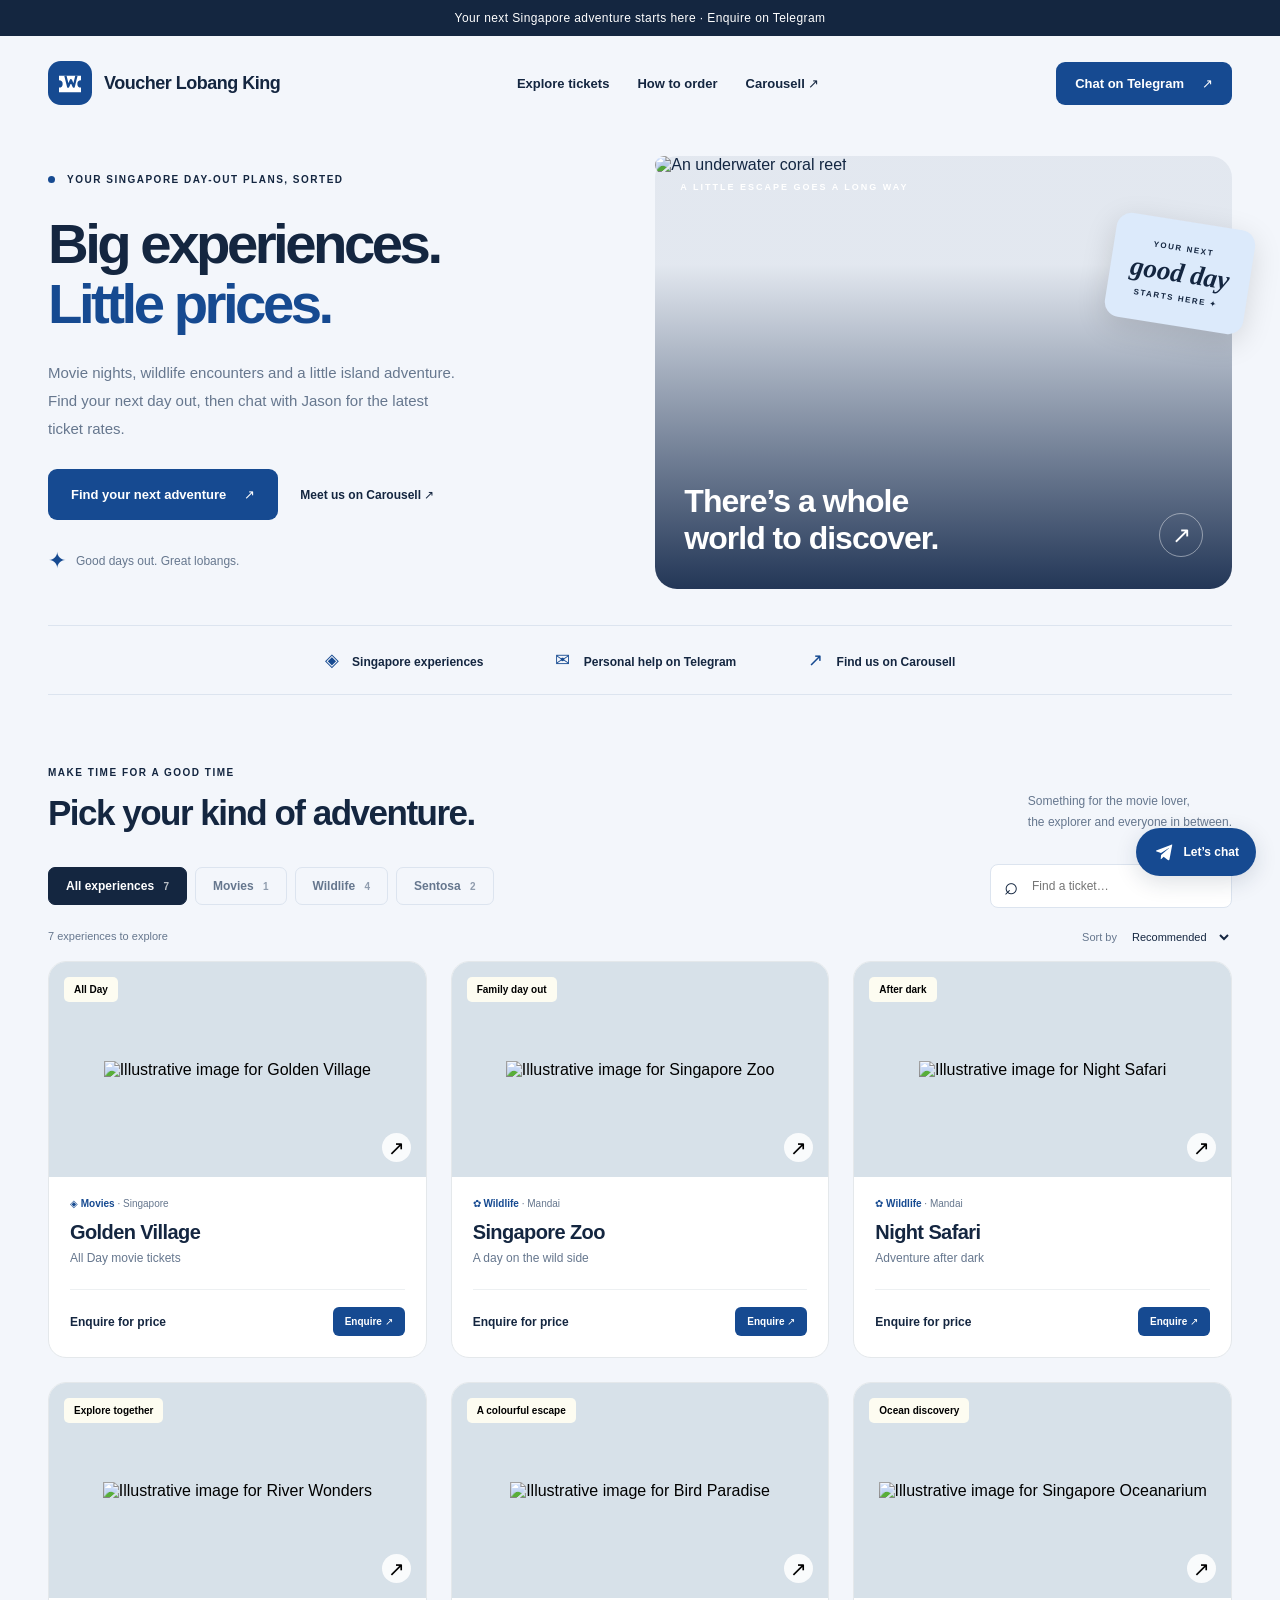
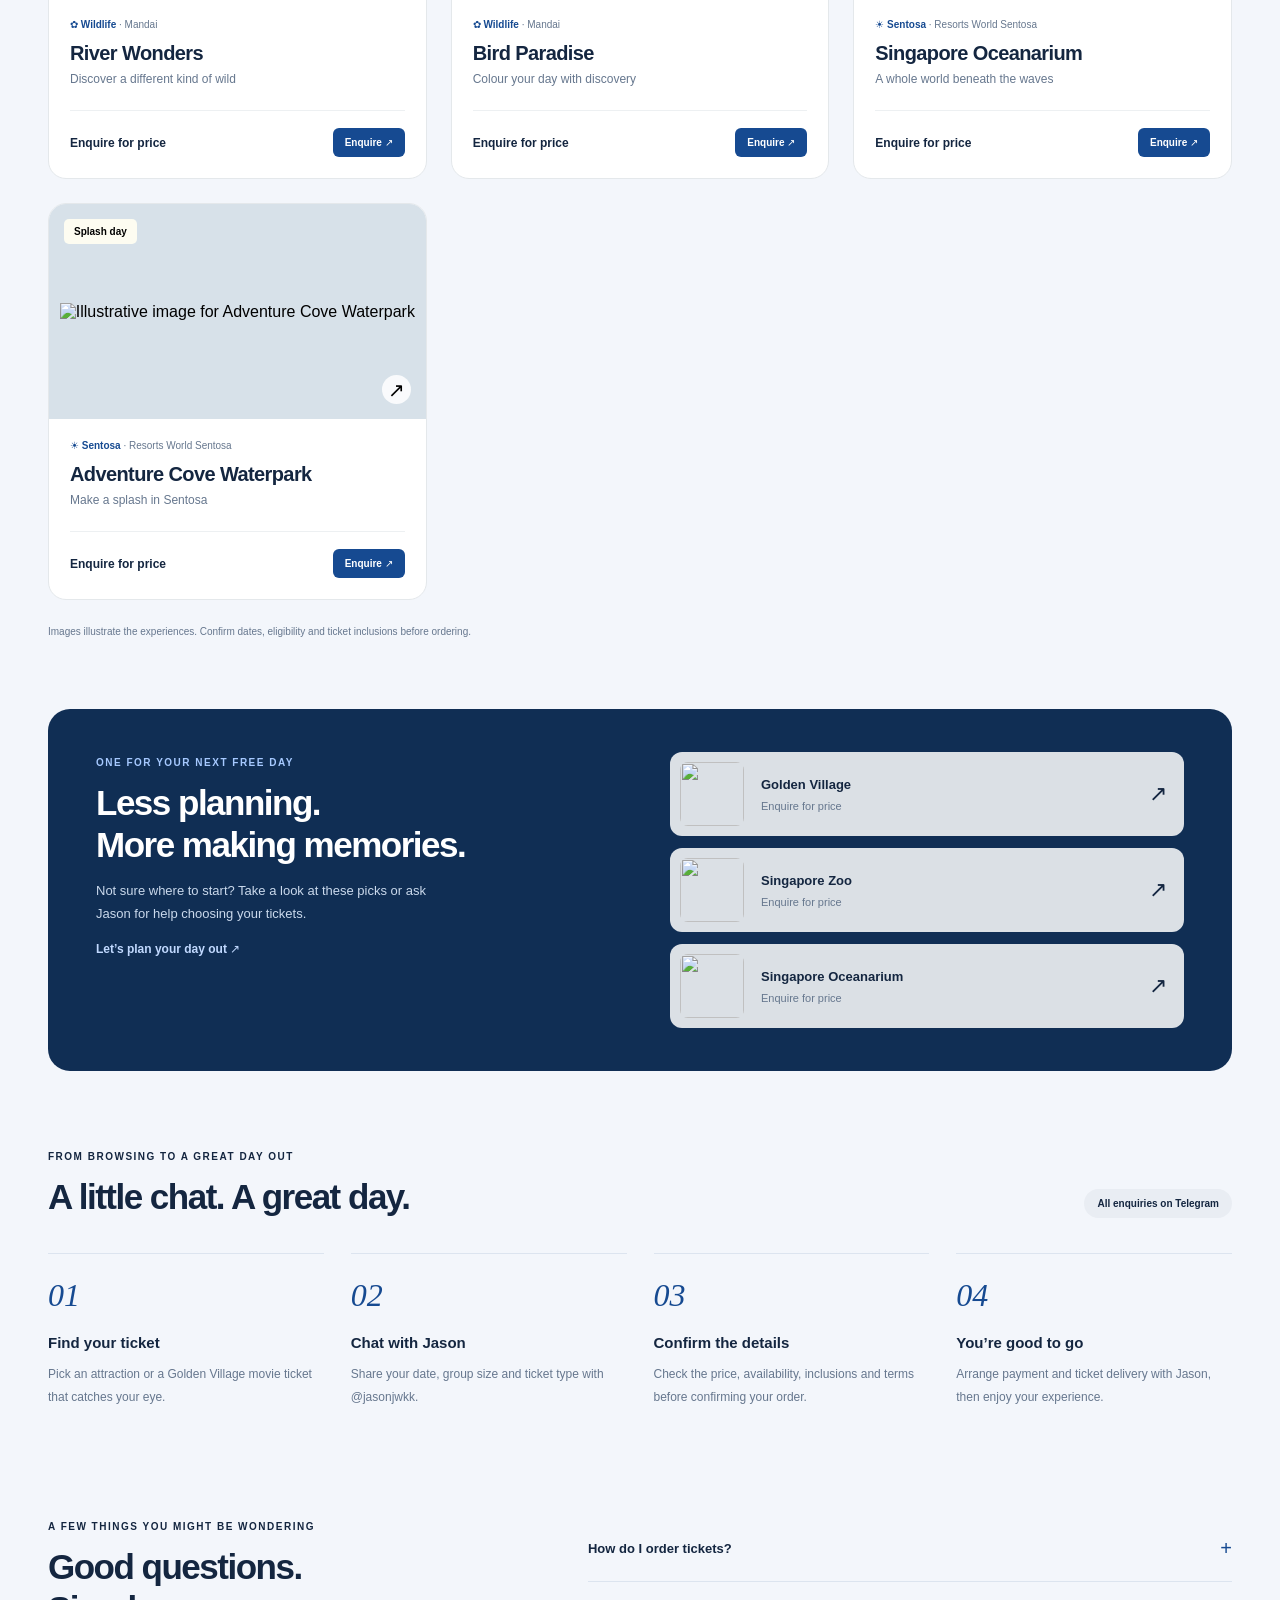
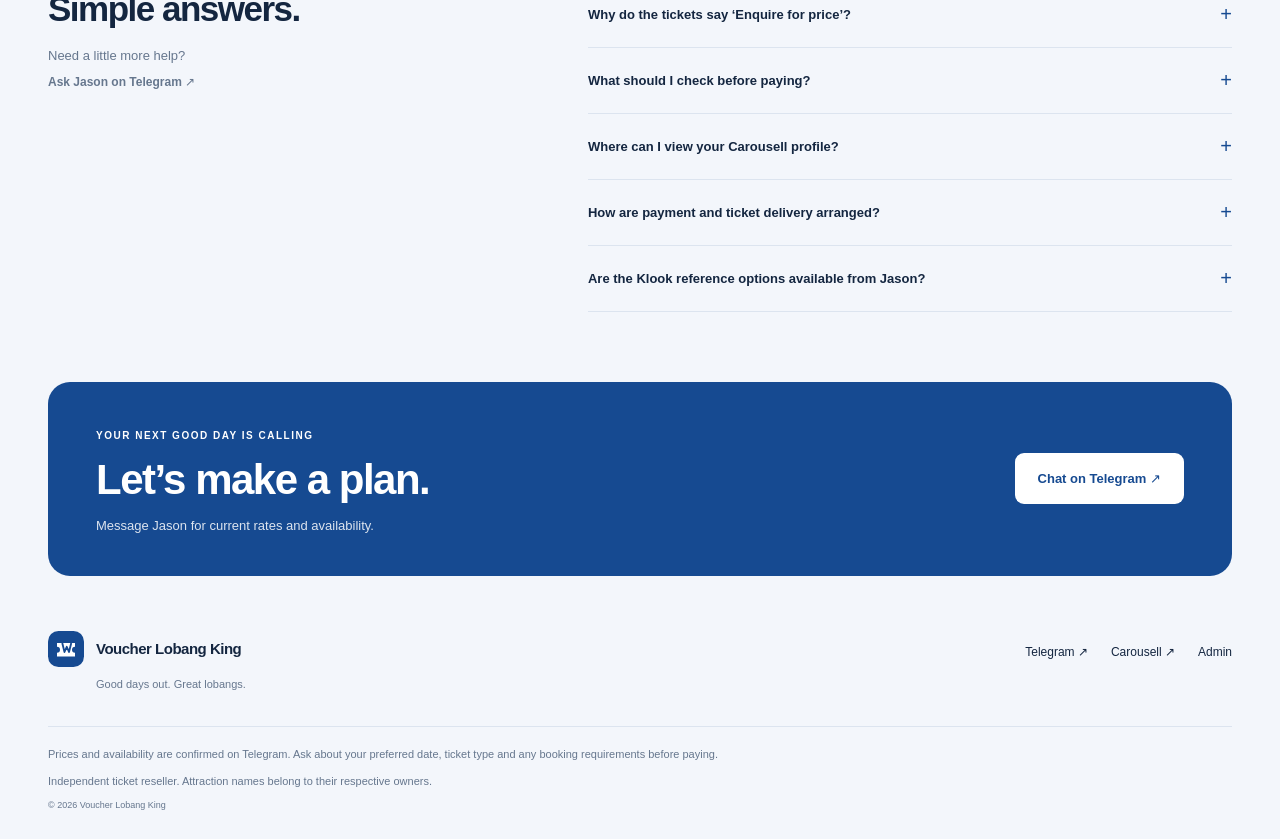
==== commit 360dfa3d: "Add editable Klook package references and ticket terms" ====
--- a/index.html
+++ b/index.html
@@ -6,13 +6,13 @@
   <meta http-equiv="Content-Security-Policy" content="default-src 'self'; script-src 'self'; style-src 'self' 'unsafe-inline'; img-src 'self' https: data:; connect-src 'self'; object-src 'none'; base-uri 'self'; form-action 'self'">
   <meta name="referrer" content="no-referrer"><meta name="theme-color" content="#164a91">
   <title>Voucher Lobang King · Singapore tickets</title>
-  <link rel="icon" href="assets/logo.svg"><link rel="stylesheet" href="styles.css">
-  <script src="shared.js" defer></script><script src="app.js" defer></script>
+  <link rel="icon" href="assets/logo.svg?v=packages-20261011"><link rel="stylesheet" href="styles.css?v=packages-20261011">
+  <script src="shared.js?v=packages-20261011" defer></script><script src="app.js?v=packages-20261011" defer></script>
 </head>
 <body>
   <a class="skip" href="#tickets">Skip to tickets</a>
   <div id="announcement" class="announcement"></div>
-  <header class="header wrap"><a class="brand" href="./"><img src="assets/logo.svg" alt="" width="44" height="44"><span id="brand">Voucher Lobang King</span></a><nav aria-label="Main navigation"><a href="#tickets">Explore tickets</a><a href="#how">How to order</a><a class="carousell-link" href="https://www.carousell.sg/u/voucherlobangking/" target="_blank" rel="noopener noreferrer">Carousell ↗</a></nav><a class="button telegram-link small" href="https://t.me/jasonjwkk" target="_blank" rel="noopener noreferrer">Chat on Telegram <span aria-hidden="true">↗</span></a></header>
+  <header class="header wrap"><a class="brand" href="./"><img src="assets/logo.svg?v=packages-20261011" alt="" width="44" height="44"><span id="brand">Voucher Lobang King</span></a><nav aria-label="Main navigation"><a href="#tickets">Explore tickets</a><a href="#how">How to order</a><a class="carousell-link" href="https://www.carousell.sg/u/voucherlobangking/" target="_blank" rel="noopener noreferrer">Carousell ↗</a></nav><a class="button telegram-link small" href="https://t.me/jasonjwkk" target="_blank" rel="noopener noreferrer">Chat on Telegram <span aria-hidden="true">↗</span></a></header>
   <main>
     <section class="hero wrap" aria-labelledby="hero-title"><div class="hero-copy"><div class="eyebrow"><span class="dot"></span> YOUR SINGAPORE DAY-OUT PLANS, SORTED</div><h1 id="hero-title">Big experiences.<br><span>Little prices.</span></h1><p id="hero-text"></p><div class="hero-actions"><a href="#tickets" class="button">Find your next adventure <span aria-hidden="true">↗</span></a><a class="text-link carousell-link" href="https://www.carousell.sg/u/voucherlobangking/" target="_blank" rel="noopener noreferrer">Meet us on Carousell ↗</a></div><div class="hero-note"><span class="mini-icon">✦</span><span id="tagline">Good days out. Great lobangs.</span></div></div><div class="hero-visual"><img id="hero-image" src="https://images.unsplash.com/photo-1546026423-cc4642628d2b?auto=format&fit=crop&w=1600&q=85" alt="An underwater coral reef" fetchpriority="high"><div class="visual-shade"></div><span class="visual-label">A LITTLE ESCAPE GOES A LONG WAY</span><div class="visual-caption"><span>There’s a whole<br>world to discover.</span><a href="#tickets" aria-label="Explore Singapore tickets">↗</a></div><div class="ticket-stamp"><span>YOUR NEXT</span><strong>good day</strong><span>STARTS HERE ✦</span></div></div></section>
     <div class="promise-strip wrap"><span><i aria-hidden="true">◈</i> Singapore experiences</span><span><i aria-hidden="true">✉</i> Personal help on Telegram</span><a class="carousell-link" href="https://www.carousell.sg/u/voucherlobangking/" target="_blank" rel="noopener noreferrer"><i aria-hidden="true">↗</i> Find us on Carousell</a></div>
@@ -22,7 +22,7 @@
     <section id="faq-section" class="faq wrap"><div><span class="eyebrow">A FEW THINGS YOU MIGHT BE WONDERING</span><h2>Good questions.<br>Simple answers.</h2><p>Need a little more help?<br><a class="text-link telegram-link" href="https://t.me/jasonjwkk" target="_blank" rel="noopener noreferrer">Ask Jason on Telegram ↗</a></p></div><div id="faq-list"></div></section>
     <section class="cta wrap"><div><span class="eyebrow">YOUR NEXT GOOD DAY IS CALLING</span><h2>Let’s make a plan.</h2><p>Message Jason for current rates and availability.</p></div><a class="button light telegram-link" href="https://t.me/jasonjwkk" target="_blank" rel="noopener noreferrer">Chat on Telegram ↗</a></section>
   </main>
-  <footer class="footer wrap"><div><a href="./" class="brand"><img src="assets/logo.svg" width="36" height="36" alt=""><span class="brand-name">Voucher Lobang King</span></a><p>Good days out. Great lobangs.</p></div><div class="footer-links"><a class="telegram-link" href="https://t.me/jasonjwkk" target="_blank" rel="noopener noreferrer">Telegram ↗</a><a class="carousell-link" href="https://www.carousell.sg/u/voucherlobangking/" target="_blank" rel="noopener noreferrer">Carousell ↗</a><a href="admin.html">Admin</a></div><div class="footer-bottom"><p id="notice"></p><p>Independent ticket reseller. Attraction names belong to their respective owners.</p><span>© <span id="year"></span> <span class="brand-name">Voucher Lobang King</span></span></div></footer>
+  <footer class="footer wrap"><div><a href="./" class="brand"><img src="assets/logo.svg?v=packages-20261011" width="36" height="36" alt=""><span class="brand-name">Voucher Lobang King</span></a><p>Good days out. Great lobangs.</p></div><div class="footer-links"><a class="telegram-link" href="https://t.me/jasonjwkk" target="_blank" rel="noopener noreferrer">Telegram ↗</a><a class="carousell-link" href="https://www.carousell.sg/u/voucherlobangking/" target="_blank" rel="noopener noreferrer">Carousell ↗</a><a href="admin.html">Admin</a></div><div class="footer-bottom"><p id="notice"></p><p>Independent ticket reseller. Attraction names belong to their respective owners.</p><span>© <span id="year"></span> <span class="brand-name">Voucher Lobang King</span></span></div></footer>
   <a class="floating-chat telegram-link" href="https://t.me/jasonjwkk" target="_blank" rel="noopener noreferrer" aria-label="Chat with Jason on Telegram"><svg viewBox="0 0 24 24" aria-hidden="true"><path fill="currentColor" d="m21 4-3 16c-.2 1-1 1.2-1.8.7l-4.6-3.4-2.2 2.1c-.3.3-.5.5-1 .5l.4-4.7L17.4 8c.3-.3-.1-.5-.5-.2L8.7 13 4 11.5c-1-.3-1-1 .2-1.4L20 4c.7-.3 1.3 0 1 .9Z"/></svg><span>Let’s chat</span></a>
   <dialog id="enquiry-dialog" class="enquiry"><button id="close-dialog" class="close-button" aria-label="Close enquiry">×</button><div id="dialog-product"></div><form id="enquiry-form"><div class="field-row"><label>Your visit date <input type="date" id="visit-date" required></label><label>Ticket quantity <input type="number" id="quantity" min="1" max="100" value="2" required></label></div><label>Ticket type <select id="ticket-type"><option>Adult</option><option>Child</option><option>Adult + child</option><option>Senior</option><option>Other / please advise</option></select></label><label>Anything else? <textarea id="enquiry-notes" maxlength="600" rows="2" placeholder="Child ages, preferred timing, or a question…"></textarea></label><div class="enquiry-actions"><button type="submit" class="button">Continue to Telegram ↗</button><button type="button" id="copy-enquiry" class="button secondary">Copy enquiry</button></div><p id="enquiry-feedback" class="help" role="status">You’ll review and send your message in Telegram. This is an enquiry, not a confirmed booking.</p></form></dialog>
   <div id="load-error" class="load-error" hidden role="alert">We couldn’t load the ticket catalogue. <button id="retry-load">Try again</button> or <a href="https://t.me/jasonjwkk">message Jason on Telegram</a>.</div>
--- a/styles.css
+++ b/styles.css
@@ -2,3 +2,5 @@
 @media(min-width:1500px){.hero h1{font-size:66px}}@media(max-width:1050px){.wrap{width:calc(100% - 56px)}.header{gap:16px}.header nav{gap:17px}.brand{font-size:16px}.hero{gap:25px}.hero h1{font-size:48px;letter-spacing:-2px}.hero-visual{height:400px}.hero-actions{gap:15px}.hero-actions .text-link{font-size:11px}.promise-strip{gap:30px}.product-grid{gap:18px}.product-content{padding:17px}.product-image{height:190px}.product-bottom{flex-wrap:wrap}.faq{gap:40px}.featured{gap:25px}}@media(max-width:760px){.wrap{width:calc(100% - 36px)}.announcement{font-size:10px;padding:9px 16px}.header{padding-block:18px}.header nav{display:none}.header .brand{font-size:14px;gap:9px}.header .brand img{width:36px;height:36px}.header .brand span{max-width:140px}.header .button{font-size:10px;padding:11px 12px;gap:8px}.hero{grid-template-columns:1fr;padding-block:16px 25px;gap:28px}.hero h1{font-size:48px;letter-spacing:-2.6px;margin:21px 0}.hero-copy>p{font-size:14px;max-width:95%}.hero .eyebrow{font-size:8px}.hero-actions{margin-top:21px}.hero-note{margin-top:19px}.hero-visual{height:340px;margin-right:8px}.ticket-stamp{top:36px;right:-8px}.visual-caption{font-size:28px}.promise-strip{gap:14px;justify-content:space-between;font-size:9px;padding-block:17px}.promise-strip i{font-size:14px;margin-right:4px}.catalogue{padding-block:42px}.section-top{align-items:start}.section-top>p{display:none}h2{font-size:29px;letter-spacing:-1px}.catalogue-controls{flex-direction:column;align-items:stretch;gap:15px;margin-top:22px}.filters{gap:6px}.filter{padding:10px 12px;font-size:11px}.search input{max-width:none;width:100%}.search span{font-size:22px}.search{padding:9px 12px}.catalogue-meta{font-size:10px}.product-grid{grid-template-columns:repeat(2,minmax(0,1fr));gap:13px}.product-image{height:170px}.product-content{padding:14px 12px}.product-content h3{font-size:16px;min-height:37px;line-height:1.2;margin-top:10px}.product-category{font-size:9px}.product-category span{display:none}.product-content>p{font-size:10px;min-height:27px;line-height:1.5;margin-bottom:14px}.card-badge{font-size:8px;top:10px;left:10px;padding:6px 7px;max-width:calc(100% - 20px)}.product-bottom{align-items:stretch;gap:10px}.product-bottom strong{font-size:10px;width:100%}.card-cta{width:100%;font-size:10px;padding:10px}.featured{grid-template-columns:1fr;padding:27px;gap:20px}.featured-text p{max-width:none}.featured-item img{width:53px;height:53px}.how{padding-block:46px}.how .section-top{flex-wrap:wrap}.steps{grid-template-columns:1fr 1fr;gap:21px;margin-top:23px}.steps h3{font-size:14px}.steps p{font-size:11px}.faq{grid-template-columns:1fr;gap:18px;padding-bottom:42px}.faq>div>p br{display:none}.faq>div>p .text-link{margin-left:6px}.cta{padding:30px;align-items:start;flex-direction:column;gap:25px}.cta h2{font-size:36px}.footer{padding-block:37px 65px;gap:15px}.footer-links{font-size:11px;gap:18px}.floating-chat{bottom:16px;right:16px;padding:12px}.floating-chat span{display:none}.enquiry{padding:28px 22px}.enquiry h2{font-size:25px}.enquiry-actions .button{flex:1;font-size:11px;padding:14px 12px}}@media(max-width:380px){.hero h1{font-size:43px}.header .brand span{max-width:115px}.product-image{height:140px}.filters{gap:5px}.filter{padding:9px}.promise-strip{flex-wrap:wrap;justify-content:center}.product-content h3{font-size:15px}.card-badge{font-size:7px}}@media(prefers-reduced-motion:reduce){html{scroll-behavior:auto}*{transition:none!important}}
 
 .featured-text .eyebrow{color:#a6c9ff}.featured-text h2{color:white}.featured-text .text-link{color:#c1d9ff}.hero-visual .visual-shade{background:linear-gradient(0deg,rgba(6,28,64,.88),rgba(9,44,88,.07) 75%)}
+
+.package-section{margin:22px 0 26px}.package-section>label{display:flex;justify-content:space-between;gap:10px;font-size:12px;font-weight:700;margin-bottom:10px}.package-section>label span{color:var(--muted);font-weight:400}.package-section select{max-width:100%}.package-details{border:1px solid var(--line);border-radius:10px;background:#f5f8fc;padding:15px;margin:12px 0}.package-details h3{font-size:15px;line-height:1.4;margin:9px 0}.package-details p{margin:7px 0}.option-label{font-size:10px;color:var(--accent);font-weight:700}.source-terms{border-bottom:1px solid var(--line);padding:12px 0}.source-terms summary{font-size:12px;font-weight:700;cursor:pointer}.source-terms a{font-size:12px;color:var(--accent);text-decoration:underline;line-height:1.7}.source-terms small{display:block;font-size:10px;line-height:1.7;color:var(--muted);margin-top:10px}.preserve-lines{white-space:pre-line}.reference-note{font-size:10px!important;line-height:1.7!important}.option-editor h3{margin-top:0}
